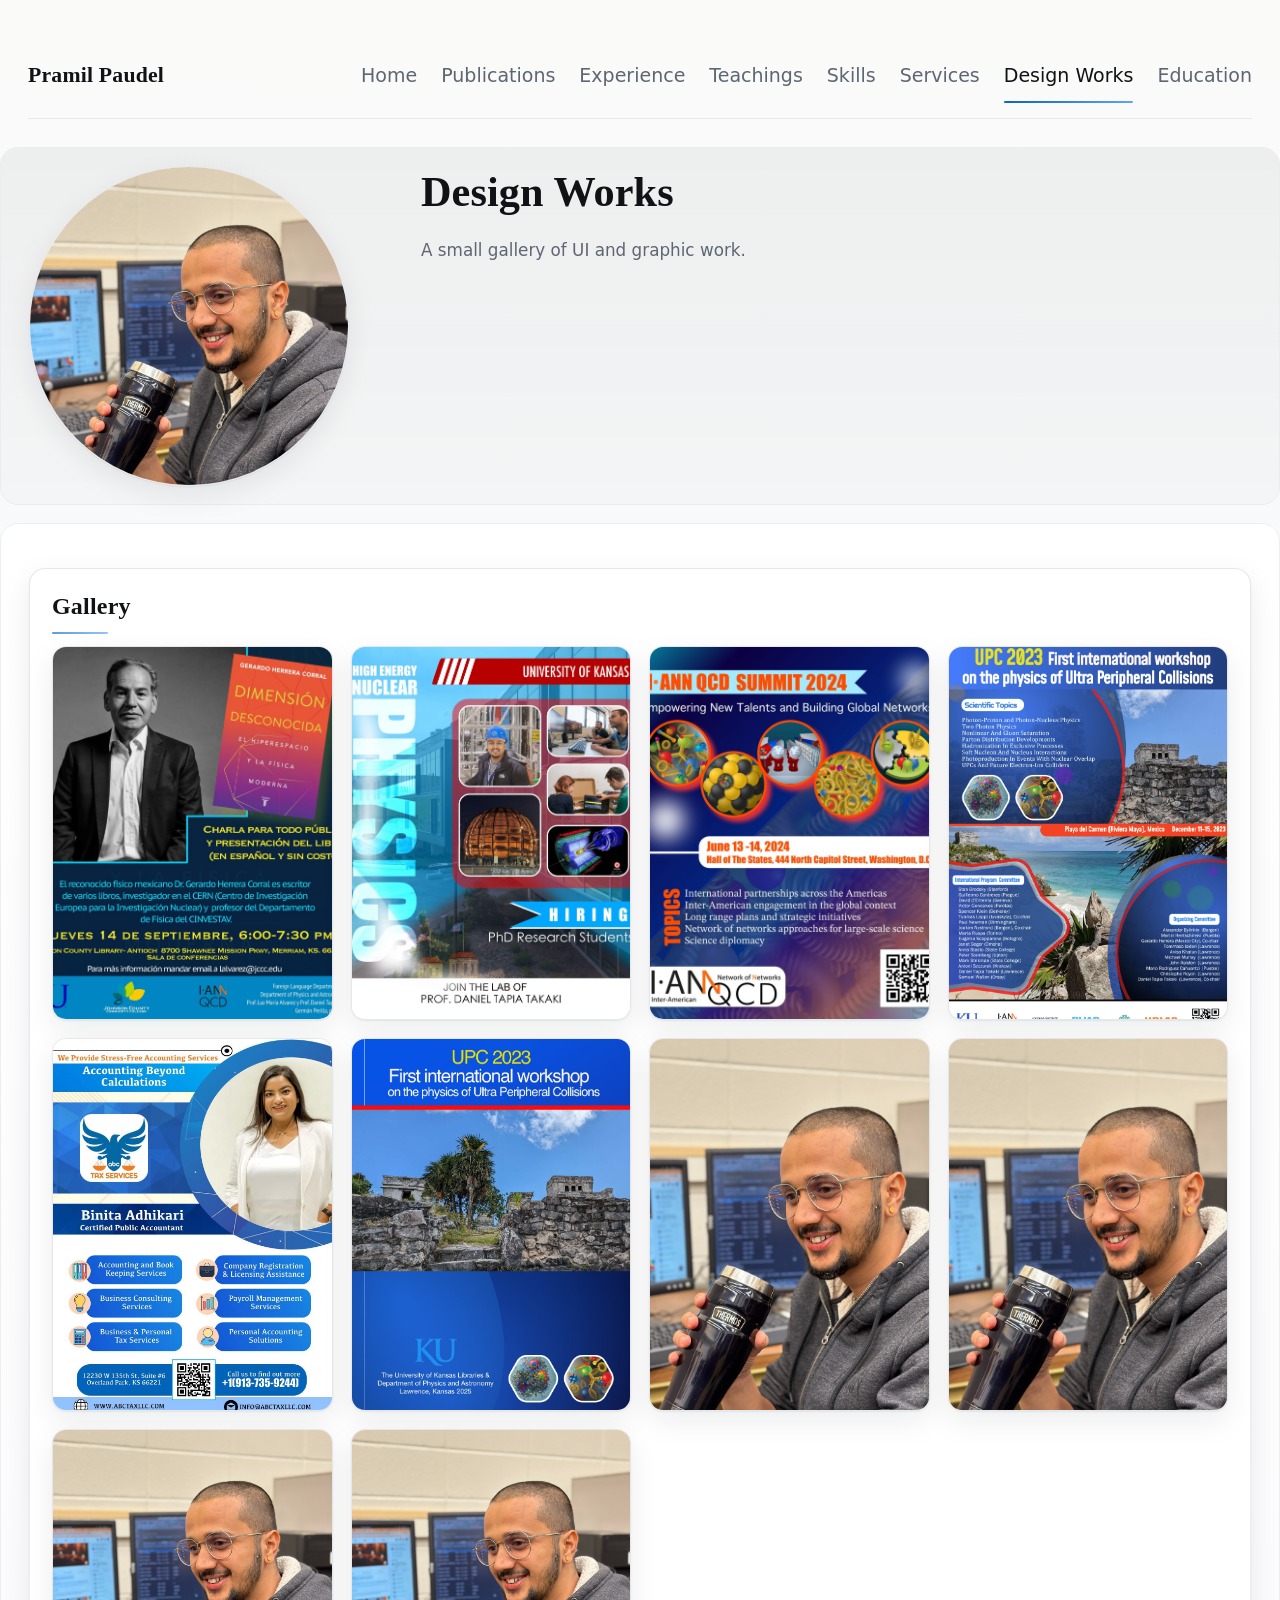
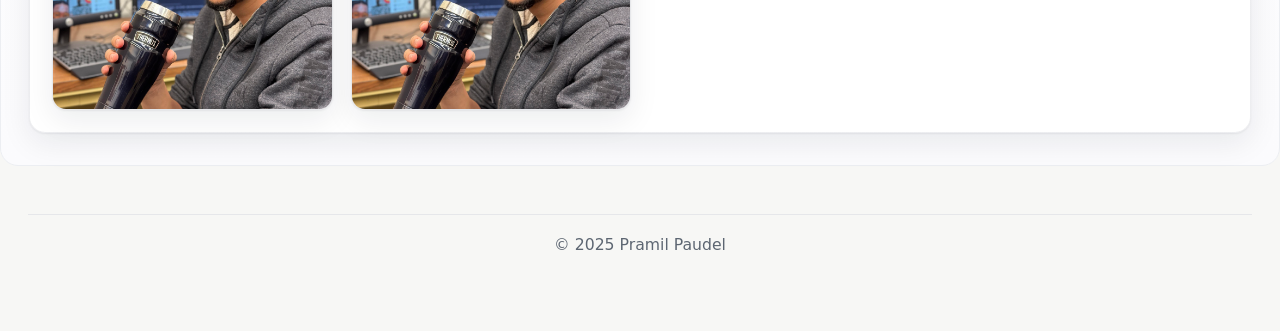
==== design.html @ 04411d69 "new update to the Github io" ====
<!doctype html>
<html lang="en">
<head>
  <meta charset="utf-8" />
  <meta name="viewport" content="width=device-width, initial-scale=1" />
  <title>Design Works — Pramil Paudel</title>
  <meta name="description" content="Design and visual work by Pramil Paudel." />
  <link rel="icon" href="favicon.ico" />
  <link href="https://fonts.googleapis.com/css2?family=Plus+Jakarta+Sans:wght@400;500;600&family=Fraunces:opsz,wght@9..144,600;9..144,700&display=swap" rel="stylesheet">
  <link rel="stylesheet" href="https://cdnjs.cloudflare.com/ajax/libs/font-awesome/6.5.0/css/all.min.css">
  <link rel="stylesheet" href="styles.css">

  <!-- Page-specific styles: gallery + lightbox -->
  <style>
    .gallery-grid{
      display:grid;
      grid-template-columns: repeat(auto-fill, minmax(240px, 1fr));
      gap:18px;
    }
    .tile{
      position:relative;
      border-radius:14px;
      overflow:hidden;
      border:1px solid var(--line);
      background:var(--surface);
      box-shadow: var(--shadow);
      transition: transform .2s ease, box-shadow .2s ease;
    }
    .tile:hover{
      transform: translateY(-2px);
      box-shadow: 0 14px 34px rgba(11,99,206,.14);
    }
    .shot{
      width:100%;
      height:100%;
      display:block;
      aspect-ratio: 1/1;              /* default square; overridden by variants below */
      object-fit:cover;
      object-position: 50% 20%;
      background:#f4f6f8;
    }
    .tile.wide .shot{ aspect-ratio: 16/9; }
    .tile.tall .shot{ aspect-ratio: 3/4; }

    .caption{
      position:absolute; left:10px; bottom:10px;
      background: rgba(16,18,22,.55);
      color:#fff; padding:6px 10px; border-radius:10px;
      font-size:.92rem; letter-spacing:.1px;
      backdrop-filter: blur(4px);
    }

    /* Lightbox */
    .lightbox[hidden]{ display:none !important; }
    .lightbox{
      position:fixed; inset:0; z-index:9999;
      background: rgba(0,0,0,.78);
      display:flex; align-items:center; justify-content:center;
      padding:24px;
    }
    .lb-inner{ position:relative; max-width:92vw; max-height:86vh }
    .lb-img{
      max-width:92vw; max-height:86vh; width:auto; height:auto;
      border-radius:14px; border:1px solid rgba(255,255,255,.25);
      box-shadow: 0 20px 60px rgba(0,0,0,.5);
      display:block;
    }
    .lb-caption{
      color:#fff; text-align:center; margin-top:10px; opacity:.9;
      font-size:.98rem;
    }
    .lb-btn{
      position:absolute; top:50%; transform:translateY(-50%);
      width:44px; height:44px; border-radius:999px; border:1px solid rgba(255,255,255,.35);
      background: rgba(0,0,0,.35); color:#fff;
      display:flex; align-items:center; justify-content:center;
      cursor:pointer;
      transition: background .15s ease, transform .15s ease;
    }
    .lb-btn:hover{ background: rgba(0,0,0,.55); transform: translateY(-50%) scale(1.04) }
    .lb-prev{ left:-56px }
    .lb-next{ right:-56px }
    .lb-close{
      position:absolute; top:-54px; right:0;
      width:40px; height:40px; border-radius:999px; border:1px solid rgba(255,255,255,.35);
      background: rgba(0,0,0,.35); color:#fff; cursor:pointer;
      display:flex; align-items:center; justify-content:center;
    }
    @media (max-width: 820px){
      .lb-prev{ left:8px }
      .lb-next{ right:8px }
      .lb-close{ top:-48px; right:8px }
    }
  </style>
</head>
<body>
  <div class="page-bg" aria-hidden="true"></div>
  <div class="wrap">
    <nav class="nav" aria-label="Primary">
      <div class="site-title">Pramil Paudel</div>
      <div class="tabs">
        <a class="tab" href="index.html">Home</a>
        <a class="tab" href="publications.html">Publications</a>
        <a class="tab" href="experience.html">Experience</a>
        <a class="tab" href="teachings.html">Teachings</a>
        <a class="tab" href="skills.html">Skills</a>
        <a class="tab" href="services.html">Services</a>
        <a class="tab" aria-current="page" href="design.html">Design Works</a>
        <a class="tab" href="education.html">Education</a>
        </div>
    </nav>

    <div class="hero">
      <header class="header">
        <figure class="portrait"><img src="images/profile.jpg" alt="Portrait of Pramil Paudel"></figure>
        <div>
          <h1>Design Works</h1>
          <p class="subtitle">A small gallery of UI and graphic work.</p>
        </div>
      </header>
    </div>

    <!-- Gallery -->
    <div class="band">
      <div class="inner">
        <section>
          <div class="card">
            <h2>Gallery</h2>

            <div class="gallery-grid" id="gallery">
              <!-- Use profile.jpg 10 times for now -->
              <a class="tile wide"   href="images/design_one.jpg" data-caption="Dashboard concept">
                <img class="shot" src="images/design_one.jpg" alt="Dashboard concept" loading="lazy">
              </a>

              <a class="tile tall"   href="images/design_two.jpg" data-caption="Poster / banner">
                <img class="shot" src="images/design_two.jpg" alt="Poster / banner" loading="lazy">
              </a>

              <a class="tile"        href="images/design_three.jpg" data-caption="Landing page mock">
                <img class="shot" src="images/design_three.jpg" alt="Landing page mock" loading="lazy">
              </a>

              <a class="tile wide"   href="images/design_four.png" data-caption="Mobile UI — cards">
                <img class="shot" src="images/design_four.png" alt="Mobile UI — cards" loading="lazy">
              </a>

              <a class="tile tall"   href="images/design_five.jpg" data-caption="Visual identity">
                <img class="shot" src="images/design_five.jpg" alt="Visual identity" loading="lazy">
              </a>

              <a class="tile"        href="images/design_six.jpg" data-caption="Infographic">
                <img class="shot" src="images/design_six.jpg" alt="Infographic" loading="lazy">
              </a>

              <a class="tile wide"   href="images/profile.jpg" data-caption="Hero header art">
                <img class="shot" src="images/profile.jpg" alt="Hero header art" loading="lazy">
              </a>

              <a class="tile tall"   href="images/profile.jpg" data-caption="Event poster">
                <img class="shot" src="images/profile.jpg" alt="Event poster" loading="lazy">
              </a>

              <a class="tile"        href="images/profile.jpg" data-caption="Data viz concept">
                <img class="shot" src="images/profile.jpg" alt="Data viz concept" loading="lazy">
              </a>

              <a class="tile wide"   href="images/profile.jpg" data-caption="Logo exploration">
                <img class="shot" src="images/profile.jpg" alt="Logo exploration" loading="lazy">
              </a>
            </div>

          </div>
        </section>
      </div>
    </div>

    <footer>© 2025 Pramil Paudel</footer>
  </div>

  <!-- Lightbox -->
  <div class="lightbox" id="lightbox" hidden aria-modal="true" role="dialog">
    <div class="lb-inner">
      <button class="lb-close" id="lbClose" aria-label="Close"><i class="fa-solid fa-xmark"></i></button>
      <button class="lb-btn lb-prev" id="lbPrev" aria-label="Previous"><i class="fa-solid fa-chevron-left"></i></button>
      <img class="lb-img" id="lbImg" alt="">
      <button class="lb-btn lb-next" id="lbNext" aria-label="Next"><i class="fa-solid fa-chevron-right"></i></button>
      <div class="lb-caption" id="lbCaption"></div>
    </div>
  </div>

  <!-- Tiny vanilla JS lightbox -->
  <script>
    (function(){
      const items = Array.from(document.querySelectorAll('#gallery .tile'));
      const lb   = document.getElementById('lightbox');
      const lbImg = document.getElementById('lbImg');
      const lbCaption = document.getElementById('lbCaption');
      const btnPrev = document.getElementById('lbPrev');
      const btnNext = document.getElementById('lbNext');
      const btnClose = document.getElementById('lbClose');
      let idx = 0;

      function open(i){
        idx = i;
        const a = items[idx];
        lbImg.src = a.getAttribute('href');
        lbImg.alt = a.querySelector('.shot')?.alt || '';
        lbCaption.textContent = a.dataset.caption || '';
        lb.hidden = false;
        document.body.style.overflow = 'hidden';
      }
      function close(){
        lb.hidden = true;
        document.body.style.overflow = '';
        lbImg.src = '';
      }
      function prev(){ open((idx - 1 + items.length) % items.length); }
      function next(){ open((idx + 1) % items.length); }

      items.forEach((a, i) => {
        a.addEventListener('click', (e) => { e.preventDefault(); open(i); });
      });
      btnPrev.addEventListener('click', prev);
      btnNext.addEventListener('click', next);
      btnClose.addEventListener('click', close);

      lb.addEventListener('click', (e) => {
        if (e.target === lb) close();  // click outside image closes
      });

      document.addEventListener('keydown', (e) => {
        if (lb.hidden) return;
        if (e.key === 'Escape') close();
        if (e.key === 'ArrowLeft') prev();
        if (e.key === 'ArrowRight') next();
      });
    })();
  </script>
</body>
</html>
---- styles.css ----
:root{
  /* palette */
  --bg:#f7f7f5;
  --surface:#ffffff;
  --ink:#101216;
  --muted:#5d6672;
  --line:#e6e7ea;
  --accent:#0b63ce;
  --accent-2:#5ca3ff;

  /* layout */
  --maxw:1320px;
  --radius:16px;
  --shadow: 0 1px 2px rgba(16,24,40,.06), 0 10px 30px rgba(16,24,40,.08);

  /* edge art controls */
  --edge-intensity: .55;        /* bump to .7 for stronger, .35 for subtler */
  --edge-blur: 0px;             /* can set to 6px for softer shapes */
}

html{scroll-behavior:smooth}
*{box-sizing:border-box}

body{
  margin:0;
  font: 500 19px/1.8 "Manrope", system-ui, -apple-system, Segoe UI, Roboto, Helvetica, Arial;
  color:var(--ink);
  background:var(--bg);
  text-rendering:optimizeLegibility;
  -webkit-font-smoothing:antialiased;
  font-synthesis-weight:none;
}

a{ color:var(--accent); text-decoration:none; text-underline-offset:3px }
a:hover{ text-decoration:underline; color:#0a54ad }

/* ===== Ambient background (paper base + edge-only graphics) ===== */
.page-bg{
  position:fixed; inset:0; z-index:-1;
  background: linear-gradient(#fafaf9, #f7f9fb);
}

/* Corner/edge shapes live outside the content column */
.page-bg::before{
  content:"";
  position:absolute; inset:-60px; pointer-events:none; z-index:0;
  filter: blur(var(--edge-blur));
  /* Bigger, richer corner blobs + arcs */
  background:
    radial-gradient(70vmax 48vmax at -14% -18%, rgba(92,163,255,.22), transparent 62%),
    radial-gradient(58vmax 44vmax at 118% 114%, rgba(11,99,206,.20), transparent 64%),
    conic-gradient(from 210deg at 112% -6%, rgba(11,99,206,.12), rgba(11,99,206,0) 38%),
    conic-gradient(from 350deg at -8% 108%, rgba(92,163,255,.10), rgba(92,163,255,0) 42%),
    radial-gradient(32rem 24rem at 105% 10%, rgba(11,99,206,.10), transparent 70%),
    radial-gradient(28rem 22rem at -6% 90%, rgba(92,163,255,.12), transparent 72%);
  opacity: var(--edge-intensity);
  will-change: transform;
  animation: floatEdges 28s ease-in-out infinite alternate;
}

/* fine paper grid on top */
.page-bg::after{
  content:"";
  position:absolute; inset:0; pointer-events:none; z-index:1;
  background: radial-gradient(1px 1px at 8px 8px, rgba(16,24,40,.06), transparent 1px);
  background-size: 32px 32px;
  opacity:.10;
}

/* carve a clean hole around the main column (when supported) */
@supports (mask: radial-gradient(circle, black, transparent)){
  .page-bg::before{
    mask:
      radial-gradient(
        circle at 50% 44%,
        transparent calc(var(--maxw)/2 + 220px),
        black calc(var(--maxw)/2 + 320px)
      );
  }
}

/* Parallax float */
@keyframes floatEdges{
  0%   { transform: translate3d(0, 0, 0) }
  100% { transform: translate3d(0, -24px, 0) }
}

/* dial back on smaller screens */
@media (max-width:1100px){
  :root{ --edge-intensity: .28 }
  .page-bg::before{ animation:none }
}

/* reduce motion accessibility */
@media (prefers-reduced-motion: reduce){
  .page-bg::before{ animation:none }
}

/* Wrapper */
.wrap{ max-width:var(--maxw); margin:0 auto; padding:48px 28px 72px }

/* NAV */
.nav{
  display:flex; align-items:center; justify-content:space-between;
  border-bottom:1px solid var(--line); padding-bottom:14px; margin-bottom:28px;
  backdrop-filter:saturate(1.05);
}
.site-title{
  font:700 clamp(20px,1.2rem + .2vw,26px)/1 "Newsreader", serif;
  letter-spacing:.2px; font-variation-settings:"opsz" 24;
}
.tabs{ display:flex; gap:24px; flex-wrap:wrap }
.tab{
  color:var(--muted); padding:10px 0; border-bottom:2px solid transparent; position:relative;
}
.tab:hover{ color:#0a54ad; text-decoration:none }
.tab[aria-current="page"]{ color:var(--ink); border-color:transparent }
.tab[aria-current="page"]::after{
  content:""; position:absolute; left:0; right:0; bottom:-1px; height:2px;
  background:linear-gradient(90deg,var(--accent),var(--accent-2));
  border-radius:2px;
}

/* HERO */
.hero{
  margin:0 -28px 18px;
  padding:18px 28px;
  background:linear-gradient(180deg, rgba(16,24,40,.05), rgba(16,24,40,.02));
  border-radius:18px;
  border:1px solid #eaecef;
}

/* HEADER */
.header{
  display:grid; grid-template-columns:320px 1fr; gap:72px; align-items:start;
}
@media (max-width:900px){ .header{ grid-template-columns:1fr; gap:28px } }

/* Portrait with glow ring */
.portrait{
  position:relative;
  max-width:320px; width:100%;
  aspect-ratio:1/1; border-radius:50%; overflow:hidden;
  border:1px solid var(--line);
  background:linear-gradient(#fff,#f6f7f9);
  box-shadow:var(--shadow);
  margin:auto;
}
.portrait::before{
  content:""; position:absolute; inset:-6px; border-radius:50%;
  background:linear-gradient(135deg,#0b63ce,#5ca3ff);
  z-index:-1; filter:blur(14px); opacity:.5;
}
.portrait img{ width:100%; height:100%; object-fit:cover; object-position:50% 18%; display:block }

/* Headings */
h1{
  font-family:"Newsreader", serif;
  font-variation-settings:"opsz" 32;
  font-weight:700;
  font-size:clamp(2.1rem,1.2rem + 1.8vw,3.1rem);
  line-height:1.22;
  margin:0 0 6px;
  letter-spacing:.1px;
  text-wrap:balance;
}
h2{
  font-family:"Newsreader", serif;
  font-variation-settings:"opsz" 24;
  font-weight:700;
  font-size:clamp(1.3rem,1.02rem + .6vw,1.6rem);
  line-height:1.3;
  margin:0 0 12px;
  letter-spacing:.2px;
  position:relative;
}
h2::after{
  content:""; display:block; width:56px; height:2px; border-radius:2px;
  margin:10px 0 4px;
  background:linear-gradient(90deg,var(--accent),var(--accent-2));
  opacity:.65;
}

.role{ color:var(--muted); font-weight:600; letter-spacing:.2px; margin:2px 0 14px; text-wrap:balance }
.subtitle{ color:var(--muted); margin-bottom:18px; font-size:1.05rem; max-width:65ch }

/* Social buttons */
.social{ display:flex; gap:12px; margin:0 0 18px }
.social a{
  width:42px; height:42px; display:inline-flex; align-items:center; justify-content:center;
  font-size:1.1rem; color:var(--ink);
  border:1px solid var(--line); border-radius:999px; background:var(--surface);
  transition:transform .15s ease, box-shadow .15s ease, background .15s ease, color .15s ease, border-color .15s ease;
}
.social a:hover{
  transform:translateY(-2px);
  box-shadow:0 6px 16px rgba(11,99,206,.18);
  color:#fff; background:var(--accent); border-color:var(--accent);
}

/* Chips / Buttons */
.chips{ display:flex; gap:12px; flex-wrap:wrap }
.chip{
  display:inline-flex; align-items:center; gap:8px;
  padding:10px 14px; border:1px solid var(--line); border-radius:999px; background:var(--surface);
}
.chip.primary{
  background:linear-gradient(180deg,var(--accent),#094f9f);
  color:#fff; border-color:transparent; box-shadow:0 8px 20px rgba(11,99,206,.24);
}
.chip.primary:hover{ filter:brightness(1.05) }

/* ===== Full-width section bands ===== */
.band{
  margin:18px -28px;
  padding:22px 28px;
  border-radius:18px;
  border:1px solid #eceef2;
  background:linear-gradient(180deg,#ffffff,#fbfbfd);
}
.band--light{ background:#fff }
.band--alt{
  background:
    linear-gradient(180deg,#ffffff,#fbfbfd),
    radial-gradient(600px 280px at 95% 0%, rgba(16,24,40,.05), transparent 60%);
  border:1px solid #eceef2;
}
.band > .inner{ max-width:var(--maxw); margin:0 auto }
.band + .band{ margin-top:20px }

/* Sections */
section{ padding:22px 0 10px }

/* Cards */
.card{
  position:relative; border-radius:var(--radius); padding:22px;
  background:
    linear-gradient(#fff,#fff) padding-box,
    linear-gradient(180deg, rgba(16,24,40,.10), rgba(16,24,40,.06)) border-box;
  border:1px solid transparent; box-shadow:var(--shadow);
}

/* Lists & meta */
.grid{ display:grid; gap:16px }
.item + .item{ border-top:1px dashed var(--line); padding-top:14px }
.title{ font-weight:700 }
.meta{ color:var(--muted); font-size:.98rem }
ul.clean{ margin:.35rem 0 0 1.25rem }

/* Pills (skills tags) */
.pills{ display:flex; flex-wrap:wrap; gap:10px; margin-top:.4rem }
.pill{
  padding:8px 12px; border-radius:999px;
  background:#fff; border:1px solid var(--line);
}

/* Footer */
footer{
  color:var(--muted); font-size:.98rem; margin-top:48px;
  border-top:1px solid var(--line); padding-top:16px; text-align:center;
}

/* ===== Optional: Gallery & Lightbox (Design page) ===== */
.gallery-grid{
  display:grid;
  grid-template-columns:repeat(auto-fill,minmax(240px,1fr));
  gap:18px;
}
.tile{
  position:relative; border-radius:14px; overflow:hidden;
  border:1px solid var(--line); background:var(--surface);
  box-shadow:var(--shadow);
  transition:transform .2s ease, box-shadow .2s ease;
}
.tile:hover{ transform:translateY(-2px); box-shadow:0 14px 34px rgba(16,24,40,.14) }
.shot{ width:100%; height:100%; display:block; aspect-ratio:1/1; object-fit:cover; object-position:50% 20%; background:#f4f6f8 }
.tile.wide .shot{ aspect-ratio:16/9 }
.tile.tall .shot{ aspect-ratio:3/4 }
.caption{
  position:absolute; left:10px; bottom:10px;
  background:rgba(16,18,22,.55); color:#fff; padding:6px 10px;
  border-radius:10px; font-size:.92rem; letter-spacing:.1px; backdrop-filter:blur(4px);
}

/* Lightbox */
.lightbox[hidden]{ display:none !important }
.lightbox{
  position:fixed; inset:0; z-index:9999;
  background:rgba(0,0,0,.78);
  display:flex; align-items:center; justify-content:center;
  padding:24px;
}
.lb-inner{ position:relative; max-width:92vw; max-height:86vh }
.lb-img{
  max-width:92vw; max-height:86vh; width:auto; height:auto;
  border-radius:14px; border:1px solid rgba(255,255,255,.25);
  box-shadow:0 20px 60px rgba(0,0,0,.5); display:block;
}
.lb-caption{ color:#fff; text-align:center; margin-top:10px; opacity:.9; font-size:.98rem }
.lb-btn{
  position:absolute; top:50%; transform:translateY(-50%);
  width:44px; height:44px; border-radius:999px; border:1px solid rgba(255,255,255,.35);
  background:rgba(0,0,0,.35); color:#fff; display:flex; align-items:center; justify-content:center; cursor:pointer;
  transition:background .15s ease, transform .15s ease;
}
.lb-btn:hover{ background:rgba(0,0,0,.55); transform:translateY(-50%) scale(1.04) }
.lb-prev{ left:-56px }
.lb-next{ right:-56px }
.lb-close{
  position:absolute; top:-54px; right:0;
  width:40px; height:40px; border-radius:999px; border:1px solid rgba(255,255,255,.35);
  background:rgba(0,0,0,.35); color:#fff; cursor:pointer;
  display:flex; align-items:center; justify-content:center;
}
@media (max-width:820px){
  .lb-prev{ left:8px }
  .lb-next{ right:8px }
  .lb-close{ top:-48px; ri
}
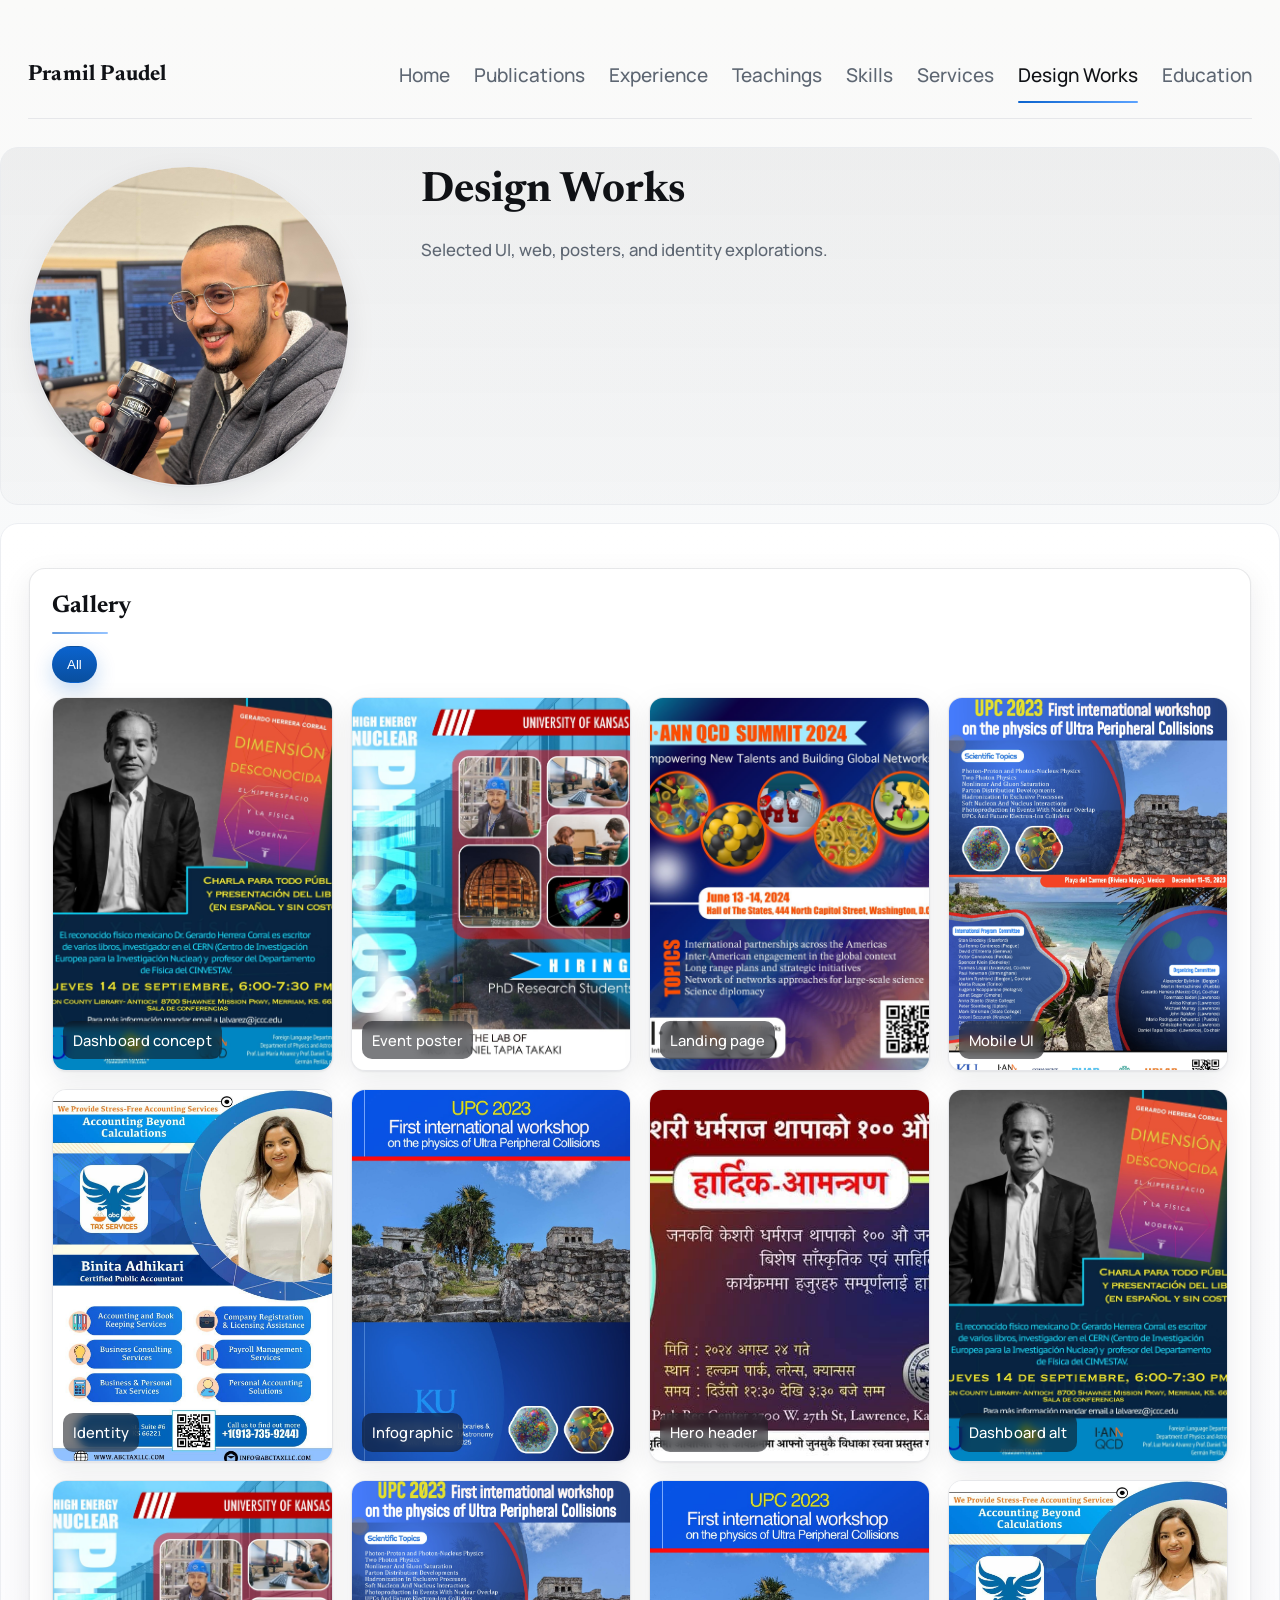
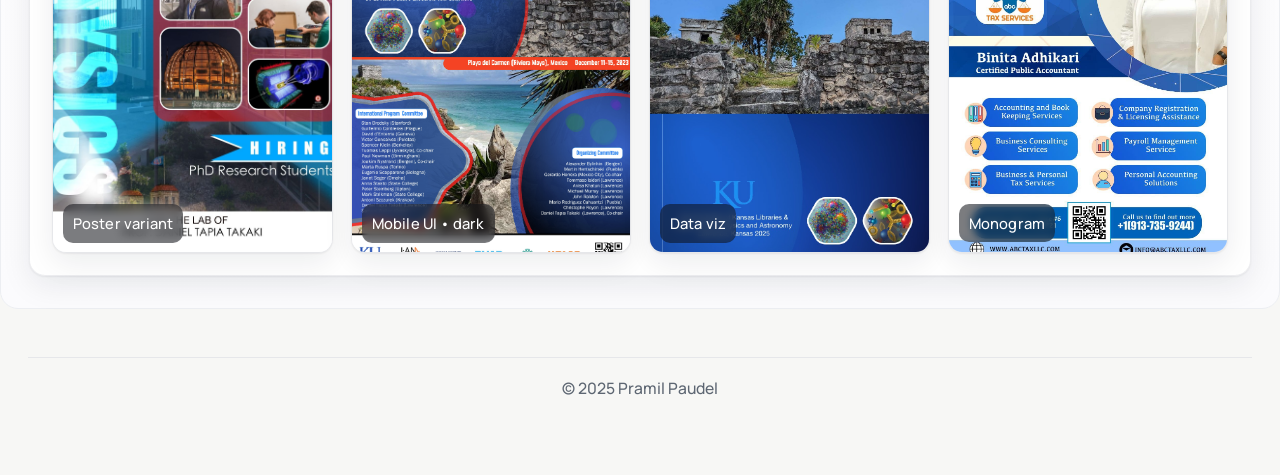
==== commit 476ee409: "new update to the Github io" ====
--- a/design.html
+++ b/design.html
@@ -6,91 +6,20 @@
   <title>Design Works — Pramil Paudel</title>
   <meta name="description" content="Design and visual work by Pramil Paudel." />
   <link rel="icon" href="favicon.ico" />
-  <link href="https://fonts.googleapis.com/css2?family=Plus+Jakarta+Sans:wght@400;500;600&family=Fraunces:opsz,wght@9..144,600;9..144,700&display=swap" rel="stylesheet">
+  <!-- Fonts to match styles.css -->
+  <link href="https://fonts.googleapis.com/css2?family=Manrope:wght@400;500;600;700&family=Newsreader:opsz,wght@6..72,600;6..72,700&display=swap" rel="stylesheet">
   <link rel="stylesheet" href="https://cdnjs.cloudflare.com/ajax/libs/font-awesome/6.5.0/css/all.min.css">
   <link rel="stylesheet" href="styles.css">
 
-  <!-- Page-specific styles: gallery + lightbox -->
+  <!-- Page-specific styles: filters & small tweaks only -->
   <style>
-    .gallery-grid{
-      display:grid;
-      grid-template-columns: repeat(auto-fill, minmax(240px, 1fr));
-      gap:18px;
+    .filters{ display:flex; flex-wrap:wrap; gap:10px; margin:6px 0 14px }
+    .filters .chip[aria-pressed="true"]{
+      background:linear-gradient(180deg,var(--accent),#094f9f);
+      color:#fff; border-color:transparent; box-shadow:0 8px 20px rgba(11,99,206,.24);
     }
-    .tile{
-      position:relative;
-      border-radius:14px;
-      overflow:hidden;
-      border:1px solid var(--line);
-      background:var(--surface);
-      box-shadow: var(--shadow);
-      transition: transform .2s ease, box-shadow .2s ease;
-    }
-    .tile:hover{
-      transform: translateY(-2px);
-      box-shadow: 0 14px 34px rgba(11,99,206,.14);
-    }
-    .shot{
-      width:100%;
-      height:100%;
-      display:block;
-      aspect-ratio: 1/1;              /* default square; overridden by variants below */
-      object-fit:cover;
-      object-position: 50% 20%;
-      background:#f4f6f8;
-    }
-    .tile.wide .shot{ aspect-ratio: 16/9; }
-    .tile.tall .shot{ aspect-ratio: 3/4; }
-
-    .caption{
-      position:absolute; left:10px; bottom:10px;
-      background: rgba(16,18,22,.55);
-      color:#fff; padding:6px 10px; border-radius:10px;
-      font-size:.92rem; letter-spacing:.1px;
-      backdrop-filter: blur(4px);
-    }
-
-    /* Lightbox */
-    .lightbox[hidden]{ display:none !important; }
-    .lightbox{
-      position:fixed; inset:0; z-index:9999;
-      background: rgba(0,0,0,.78);
-      display:flex; align-items:center; justify-content:center;
-      padding:24px;
-    }
-    .lb-inner{ position:relative; max-width:92vw; max-height:86vh }
-    .lb-img{
-      max-width:92vw; max-height:86vh; width:auto; height:auto;
-      border-radius:14px; border:1px solid rgba(255,255,255,.25);
-      box-shadow: 0 20px 60px rgba(0,0,0,.5);
-      display:block;
-    }
-    .lb-caption{
-      color:#fff; text-align:center; margin-top:10px; opacity:.9;
-      font-size:.98rem;
-    }
-    .lb-btn{
-      position:absolute; top:50%; transform:translateY(-50%);
-      width:44px; height:44px; border-radius:999px; border:1px solid rgba(255,255,255,.35);
-      background: rgba(0,0,0,.35); color:#fff;
-      display:flex; align-items:center; justify-content:center;
-      cursor:pointer;
-      transition: background .15s ease, transform .15s ease;
-    }
-    .lb-btn:hover{ background: rgba(0,0,0,.55); transform: translateY(-50%) scale(1.04) }
-    .lb-prev{ left:-56px }
-    .lb-next{ right:-56px }
-    .lb-close{
-      position:absolute; top:-54px; right:0;
-      width:40px; height:40px; border-radius:999px; border:1px solid rgba(255,255,255,.35);
-      background: rgba(0,0,0,.35); color:#fff; cursor:pointer;
-      display:flex; align-items:center; justify-content:center;
-    }
-    @media (max-width: 820px){
-      .lb-prev{ left:8px }
-      .lb-next{ right:8px }
-      .lb-close{ top:-48px; right:8px }
-    }
+    .tile{ outline:none }
+    .tile:focus-visible{ box-shadow:0 0 0 3px rgba(11,99,206,.25), 0 10px 26px rgba(16,24,40,.18) }
   </style>
 </head>
 <body>
@@ -107,7 +36,7 @@
         <a class="tab" href="services.html">Services</a>
         <a class="tab" aria-current="page" href="design.html">Design Works</a>
         <a class="tab" href="education.html">Education</a>
-        </div>
+      </div>
     </nav>
 
     <div class="hero">
@@ -115,7 +44,7 @@
         <figure class="portrait"><img src="images/profile.jpg" alt="Portrait of Pramil Paudel"></figure>
         <div>
           <h1>Design Works</h1>
-          <p class="subtitle">A small gallery of UI and graphic work.</p>
+          <p class="subtitle">Selected UI, web, posters, and identity explorations.</p>
         </div>
       </header>
     </div>
@@ -127,49 +56,62 @@
           <div class="card">
             <h2>Gallery</h2>
 
-            <div class="gallery-grid" id="gallery">
-              <!-- Use profile.jpg 10 times for now -->
-              <a class="tile wide"   href="images/design_one.jpg" data-caption="Dashboard concept">
-                <img class="shot" src="images/design_one.jpg" alt="Dashboard concept" loading="lazy">
-              </a>
-
-              <a class="tile tall"   href="images/design_two.jpg" data-caption="Poster / banner">
-                <img class="shot" src="images/design_two.jpg" alt="Poster / banner" loading="lazy">
-              </a>
-
-              <a class="tile"        href="images/design_three.jpg" data-caption="Landing page mock">
-                <img class="shot" src="images/design_three.jpg" alt="Landing page mock" loading="lazy">
-              </a>
-
-              <a class="tile wide"   href="images/design_four.png" data-caption="Mobile UI — cards">
-                <img class="shot" src="images/design_four.png" alt="Mobile UI — cards" loading="lazy">
-              </a>
-
-              <a class="tile tall"   href="images/design_five.jpg" data-caption="Visual identity">
-                <img class="shot" src="images/design_five.jpg" alt="Visual identity" loading="lazy">
-              </a>
-
-              <a class="tile"        href="images/design_six.jpg" data-caption="Infographic">
-                <img class="shot" src="images/design_six.jpg" alt="Infographic" loading="lazy">
-              </a>
-
-              <a class="tile wide"   href="images/profile.jpg" data-caption="Hero header art">
-                <img class="shot" src="images/profile.jpg" alt="Hero header art" loading="lazy">
-              </a>
-
-              <a class="tile tall"   href="images/profile.jpg" data-caption="Event poster">
-                <img class="shot" src="images/profile.jpg" alt="Event poster" loading="lazy">
-              </a>
-
-              <a class="tile"        href="images/profile.jpg" data-caption="Data viz concept">
-                <img class="shot" src="images/profile.jpg" alt="Data viz concept" loading="lazy">
-              </a>
-
-              <a class="tile wide"   href="images/profile.jpg" data-caption="Logo exploration">
-                <img class="shot" src="images/profile.jpg" alt="Logo exploration" loading="lazy">
-              </a>
+            <!-- Filter bar -->
+            <div class="filters" id="filters">
+              <button class="chip" data-filter="all" aria-pressed="true">All</button>
             </div>
 
+            <div class="gallery-grid" id="gallery" role="list">
+              <!-- Tag with data-tags="ui web poster identity" as needed. Reuse existing files to avoid 404s. -->
+              <a class="tile wide" href="images/design_one.jpg" data-caption="Dashboard concept" data-tags="ui web" role="listitem" tabindex="0">
+                <img class="shot" src="images/design_one.jpg" alt="Dashboard concept" loading="lazy"><span class="caption">Dashboard concept</span>
+              </a>
+
+              <a class="tile tall" href="images/design_two.jpg" data-caption="Event poster" data-tags="poster" role="listitem" tabindex="0">
+                <img class="shot" src="images/design_two.jpg" alt="Event poster" loading="lazy"><span class="caption">Event poster</span>
+              </a>
+
+              <a class="tile" href="images/design_three.jpg" data-caption="Landing page mock" data-tags="web ui" role="listitem" tabindex="0">
+                <img class="shot" src="images/design_three.jpg" alt="Landing page mock" loading="lazy"><span class="caption">Landing page</span>
+              </a>
+
+              <a class="tile wide" href="images/design_four.png" data-caption="Mobile UI — cards" data-tags="ui" role="listitem" tabindex="0">
+                <img class="shot" src="images/design_four.png" alt="Mobile UI cards" loading="lazy"><span class="caption">Mobile UI</span>
+              </a>
+
+              <a class="tile tall" href="images/design_five.jpg" data-caption="Logo / identity exploration" data-tags="identity" role="listitem" tabindex="0">
+                <img class="shot" src="images/design_five.jpg" alt="Logo identity exploration" loading="lazy"><span class="caption">Identity</span>
+              </a>
+
+              <a class="tile" href="images/design_six.jpg" data-caption="Infographic concept" data-tags="poster web" role="listitem" tabindex="0">
+                <img class="shot" src="images/design_six.jpg" alt="Infographic concept" loading="lazy"><span class="caption">Infographic</span>
+              </a>
+
+              <a class="tile wide" href="images/design_seven.jpg" data-caption="Hero header artwork" data-tags="web" role="listitem" tabindex="0">
+                <img class="shot" src="images/design_seven.jpg" alt="Hero header artwork" loading="lazy"><span class="caption">Hero header</span>
+              </a>
+
+              <!-- tasteful duplicates to enrich the layout -->
+              <a class="tile" href="images/design_one.jpg" data-caption="Dashboard — alt colorway" data-tags="ui web" role="listitem" tabindex="0">
+                <img class="shot" src="images/design_one.jpg" alt="Dashboard alt colorway" loading="lazy"><span class="caption">Dashboard alt</span>
+              </a>
+
+              <a class="tile tall" href="images/design_two.jpg" data-caption="Poster series — variant" data-tags="poster" role="listitem" tabindex="0">
+                <img class="shot" src="images/design_two.jpg" alt="Poster variant" loading="lazy"><span class="caption">Poster variant</span>
+              </a>
+
+              <a class="tile wide" href="images/design_four.png" data-caption="Mobile UI — dark mode" data-tags="ui" role="listitem" tabindex="0">
+                <img class="shot" src="images/design_four.png" alt="Mobile UI dark mode" loading="lazy"><span class="caption">Mobile UI • dark</span>
+              </a>
+
+              <a class="tile" href="images/design_six.jpg" data-caption="Data viz layout" data-tags="web" role="listitem" tabindex="0">
+                <img class="shot" src="images/design_six.jpg" alt="Data visualization layout" loading="lazy"><span class="caption">Data viz</span>
+              </a>
+
+              <a class="tile tall" href="images/design_five.jpg" data-caption="Monogram study" data-tags="identity" role="listitem" tabindex="0">
+                <img class="shot" src="images/design_five.jpg" alt="Monogram study" loading="lazy"><span class="caption">Monogram</span>
+              </a>
+            </div>
           </div>
         </section>
       </div>
@@ -189,52 +131,78 @@
     </div>
   </div>
 
-  <!-- Tiny vanilla JS lightbox -->
+  <!-- Filters + Lightbox JS -->
   <script>
     (function(){
-      const items = Array.from(document.querySelectorAll('#gallery .tile'));
-      const lb   = document.getElementById('lightbox');
-      const lbImg = document.getElementById('lbImg');
+      const gallery = document.getElementById('gallery');
+      const items   = Array.from(gallery.querySelectorAll('.tile'));
+      const filters = document.getElementById('filters');
+      const lb      = document.getElementById('lightbox');
+      const lbImg   = document.getElementById('lbImg');
       const lbCaption = document.getElementById('lbCaption');
       const btnPrev = document.getElementById('lbPrev');
       const btnNext = document.getElementById('lbNext');
-      const btnClose = document.getElementById('lbClose');
+      const btnClose= document.getElementById('lbClose');
+      let visible   = items.slice();
       let idx = 0;
 
+      // --- Filtering ---
+      function setFilter(tag){
+        visible = [];
+        items.forEach(el => {
+          const tags = (el.dataset.tags || '').split(/\s+/);
+          const show = (tag === 'all') || tags.includes(tag);
+          el.style.display = show ? '' : 'none';
+          if (show) visible.push(el);
+        });
+      }
+      filters.addEventListener('click', (e) => {
+        const btn = e.target.closest('[data-filter]');
+        if (!btn) return;
+        filters.querySelectorAll('.chip').forEach(b => b.setAttribute('aria-pressed','false'));
+        btn.setAttribute('aria-pressed','true');
+        setFilter(btn.dataset.filter);
+      });
+
+      // --- Lightbox ---
       function open(i){
-        idx = i;
-        const a = items[idx];
+        if (!visible.length) return;
+        idx = (i + visible.length) % visible.length;
+        const a = visible[idx];
         lbImg.src = a.getAttribute('href');
         lbImg.alt = a.querySelector('.shot')?.alt || '';
-        lbCaption.textContent = a.dataset.caption || '';
+        const n = idx + 1, total = visible.length;
+        const cap = a.dataset.caption || '';
+        lbCaption.textContent = `${cap}  —  ${n}/${total}`;
         lb.hidden = false;
         document.body.style.overflow = 'hidden';
+        // preload neighbors
+        const preL = new Image(); preL.src = visible[(idx-1+total)%total].getAttribute('href');
+        const preR = new Image(); preR.src = visible[(idx+1)%total].getAttribute('href');
       }
-      function close(){
-        lb.hidden = true;
-        document.body.style.overflow = '';
-        lbImg.src = '';
-      }
-      function prev(){ open((idx - 1 + items.length) % items.length); }
-      function next(){ open((idx + 1) % items.length); }
+      function close(){ lb.hidden = true; document.body.style.overflow = ''; lbImg.src = '' }
+      function prev(){ open(idx-1) }
+      function next(){ open(idx+1) }
 
       items.forEach((a, i) => {
-        a.addEventListener('click', (e) => { e.preventDefault(); open(i); });
+        a.addEventListener('click', e => { e.preventDefault(); open(i) });
+        a.addEventListener('keydown', e => {
+          if (e.key === 'Enter' || e.key === ' ') { e.preventDefault(); open(i) }
+        });
       });
       btnPrev.addEventListener('click', prev);
       btnNext.addEventListener('click', next);
       btnClose.addEventListener('click', close);
-
-      lb.addEventListener('click', (e) => {
-        if (e.target === lb) close();  // click outside image closes
-      });
-
-      document.addEventListener('keydown', (e) => {
+      lb.addEventListener('click', e => { if (e.target === lb) close() });
+      document.addEventListener('keydown', e => {
         if (lb.hidden) return;
         if (e.key === 'Escape') close();
         if (e.key === 'ArrowLeft') prev();
         if (e.key === 'ArrowRight') next();
       });
+
+      // default filter
+      setFilter('all');
     })();
   </script>
 </body>
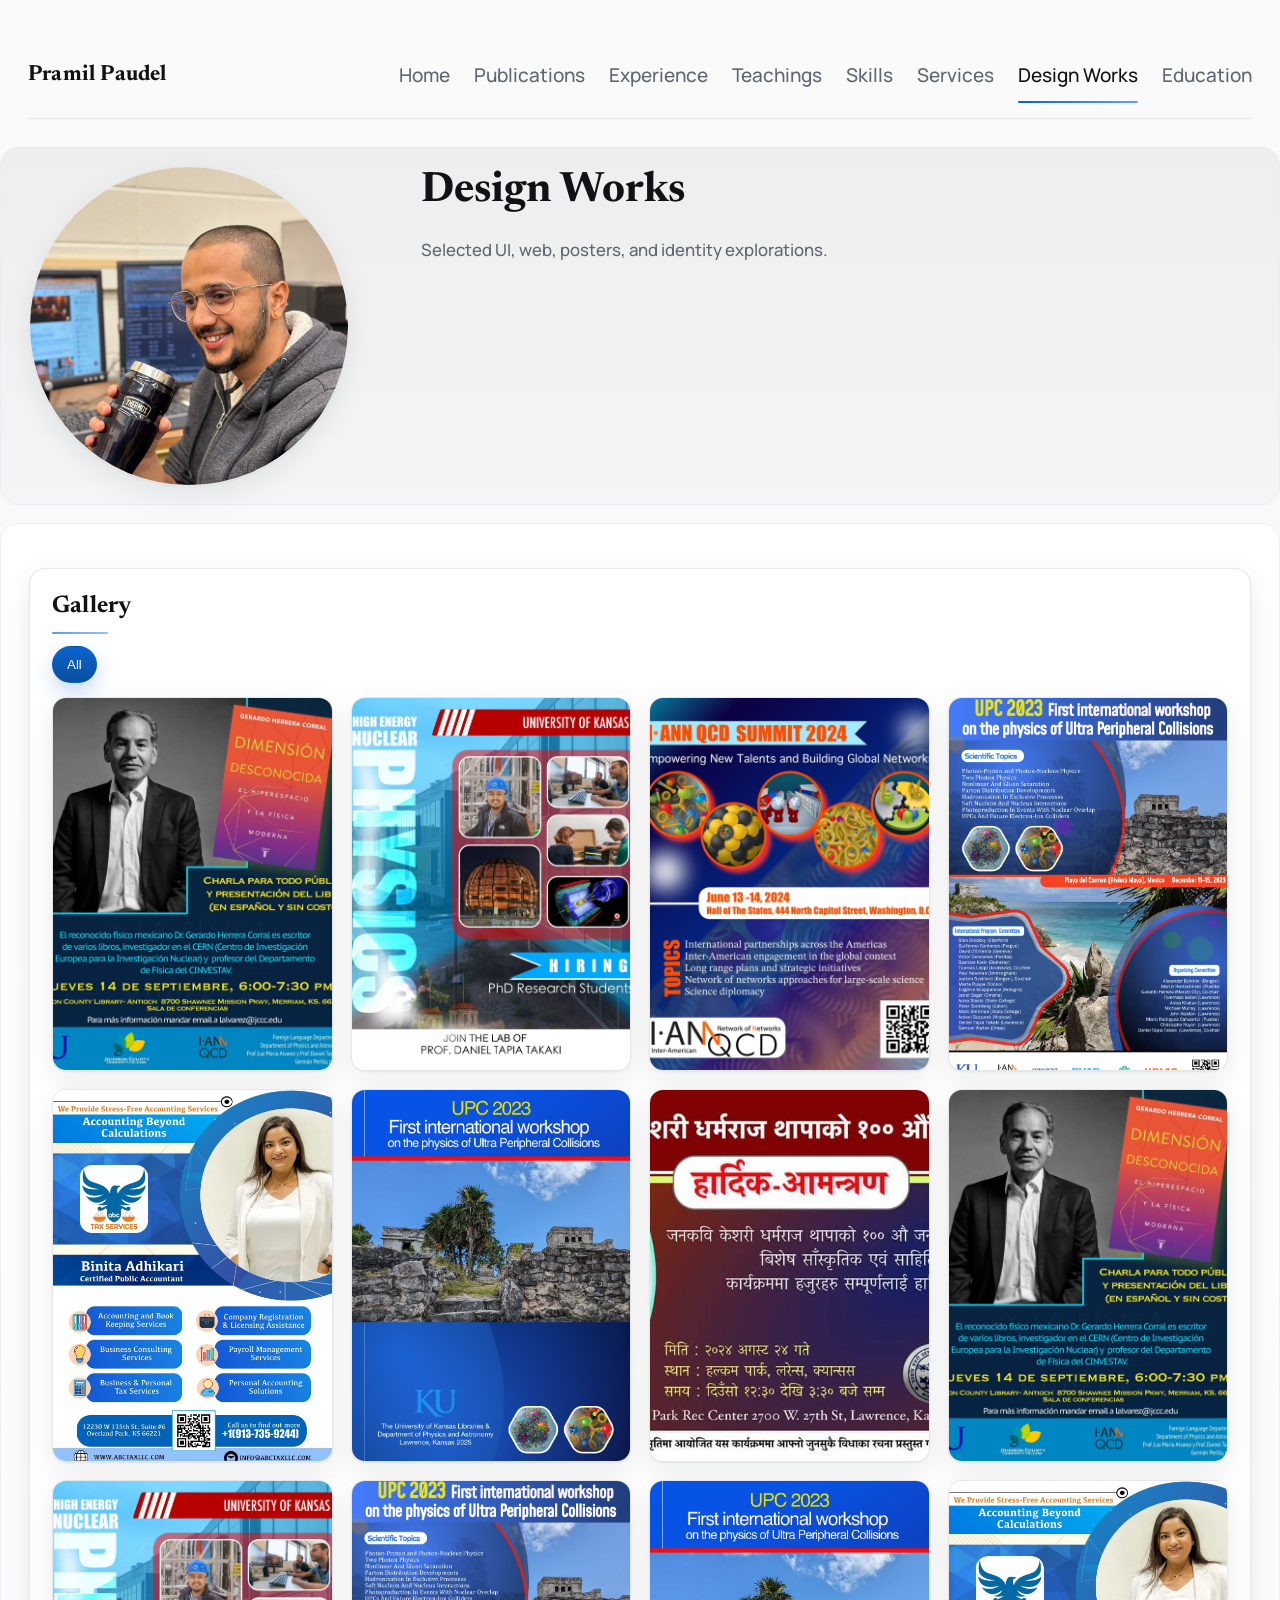
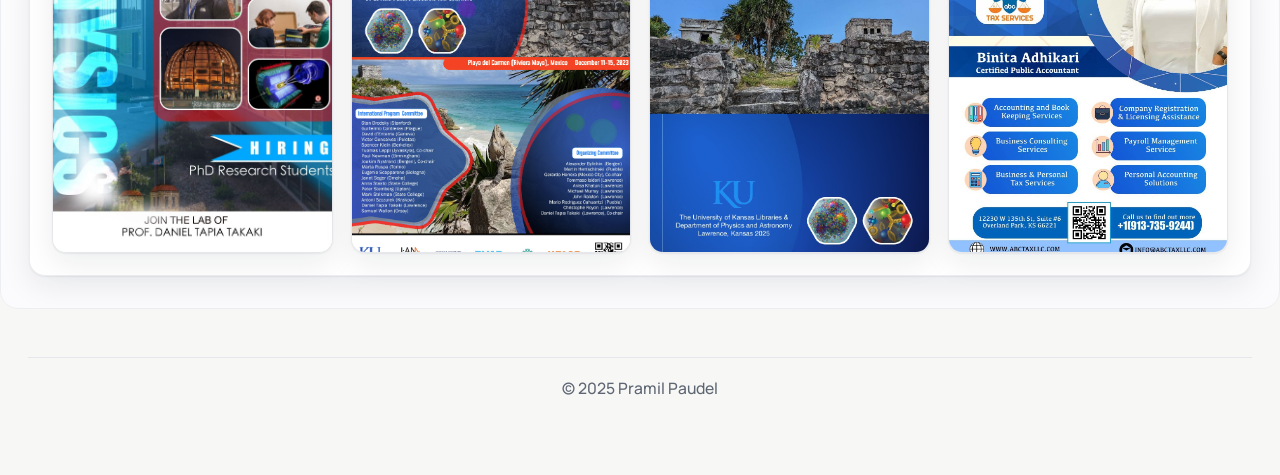
==== commit 79ead8c3: "new update to the Github io" ====
--- a/design.html
+++ b/design.html
@@ -64,52 +64,52 @@
             <div class="gallery-grid" id="gallery" role="list">
               <!-- Tag with data-tags="ui web poster identity" as needed. Reuse existing files to avoid 404s. -->
               <a class="tile wide" href="images/design_one.jpg" data-caption="Dashboard concept" data-tags="ui web" role="listitem" tabindex="0">
-                <img class="shot" src="images/design_one.jpg" alt="Dashboard concept" loading="lazy"><span class="caption">Dashboard concept</span>
+                <img class="shot" src="images/design_one.jpg" alt="Dashboard concept" loading="lazy">
               </a>
 
               <a class="tile tall" href="images/design_two.jpg" data-caption="Event poster" data-tags="poster" role="listitem" tabindex="0">
-                <img class="shot" src="images/design_two.jpg" alt="Event poster" loading="lazy"><span class="caption">Event poster</span>
+                <img class="shot" src="images/design_two.jpg" alt="Event poster" loading="lazy">
               </a>
 
               <a class="tile" href="images/design_three.jpg" data-caption="Landing page mock" data-tags="web ui" role="listitem" tabindex="0">
-                <img class="shot" src="images/design_three.jpg" alt="Landing page mock" loading="lazy"><span class="caption">Landing page</span>
+                <img class="shot" src="images/design_three.jpg" alt="Landing page mock" loading="lazy">
               </a>
 
               <a class="tile wide" href="images/design_four.png" data-caption="Mobile UI — cards" data-tags="ui" role="listitem" tabindex="0">
-                <img class="shot" src="images/design_four.png" alt="Mobile UI cards" loading="lazy"><span class="caption">Mobile UI</span>
+                <img class="shot" src="images/design_four.png" alt="Mobile UI cards" loading="lazy">
               </a>
 
               <a class="tile tall" href="images/design_five.jpg" data-caption="Logo / identity exploration" data-tags="identity" role="listitem" tabindex="0">
-                <img class="shot" src="images/design_five.jpg" alt="Logo identity exploration" loading="lazy"><span class="caption">Identity</span>
+                <img class="shot" src="images/design_five.jpg" alt="Logo identity exploration" loading="lazy">
               </a>
 
               <a class="tile" href="images/design_six.jpg" data-caption="Infographic concept" data-tags="poster web" role="listitem" tabindex="0">
-                <img class="shot" src="images/design_six.jpg" alt="Infographic concept" loading="lazy"><span class="caption">Infographic</span>
+                <img class="shot" src="images/design_six.jpg" alt="Infographic concept" loading="lazy">
               </a>
 
               <a class="tile wide" href="images/design_seven.jpg" data-caption="Hero header artwork" data-tags="web" role="listitem" tabindex="0">
-                <img class="shot" src="images/design_seven.jpg" alt="Hero header artwork" loading="lazy"><span class="caption">Hero header</span>
+                <img class="shot" src="images/design_seven.jpg" alt="Hero header artwork" loading="lazy">
               </a>
 
               <!-- tasteful duplicates to enrich the layout -->
               <a class="tile" href="images/design_one.jpg" data-caption="Dashboard — alt colorway" data-tags="ui web" role="listitem" tabindex="0">
-                <img class="shot" src="images/design_one.jpg" alt="Dashboard alt colorway" loading="lazy"><span class="caption">Dashboard alt</span>
+                <img class="shot" src="images/design_one.jpg" alt="Dashboard alt colorway" loading="lazy">
               </a>
 
               <a class="tile tall" href="images/design_two.jpg" data-caption="Poster series — variant" data-tags="poster" role="listitem" tabindex="0">
-                <img class="shot" src="images/design_two.jpg" alt="Poster variant" loading="lazy"><span class="caption">Poster variant</span>
+                <img class="shot" src="images/design_two.jpg" alt="Poster variant" loading="lazy">
               </a>
 
               <a class="tile wide" href="images/design_four.png" data-caption="Mobile UI — dark mode" data-tags="ui" role="listitem" tabindex="0">
-                <img class="shot" src="images/design_four.png" alt="Mobile UI dark mode" loading="lazy"><span class="caption">Mobile UI • dark</span>
+                <img class="shot" src="images/design_four.png" alt="Mobile UI dark mode" loading="lazy">
               </a>
 
               <a class="tile" href="images/design_six.jpg" data-caption="Data viz layout" data-tags="web" role="listitem" tabindex="0">
-                <img class="shot" src="images/design_six.jpg" alt="Data visualization layout" loading="lazy"><span class="caption">Data viz</span>
+                <img class="shot" src="images/design_six.jpg" alt="Data visualization layout" loading="lazy">
               </a>
 
               <a class="tile tall" href="images/design_five.jpg" data-caption="Monogram study" data-tags="identity" role="listitem" tabindex="0">
-                <img class="shot" src="images/design_five.jpg" alt="Monogram study" loading="lazy"><span class="caption">Monogram</span>
+                <img class="shot" src="images/design_five.jpg" alt="Monogram study" loading="lazy">
               </a>
             </div>
           </div>
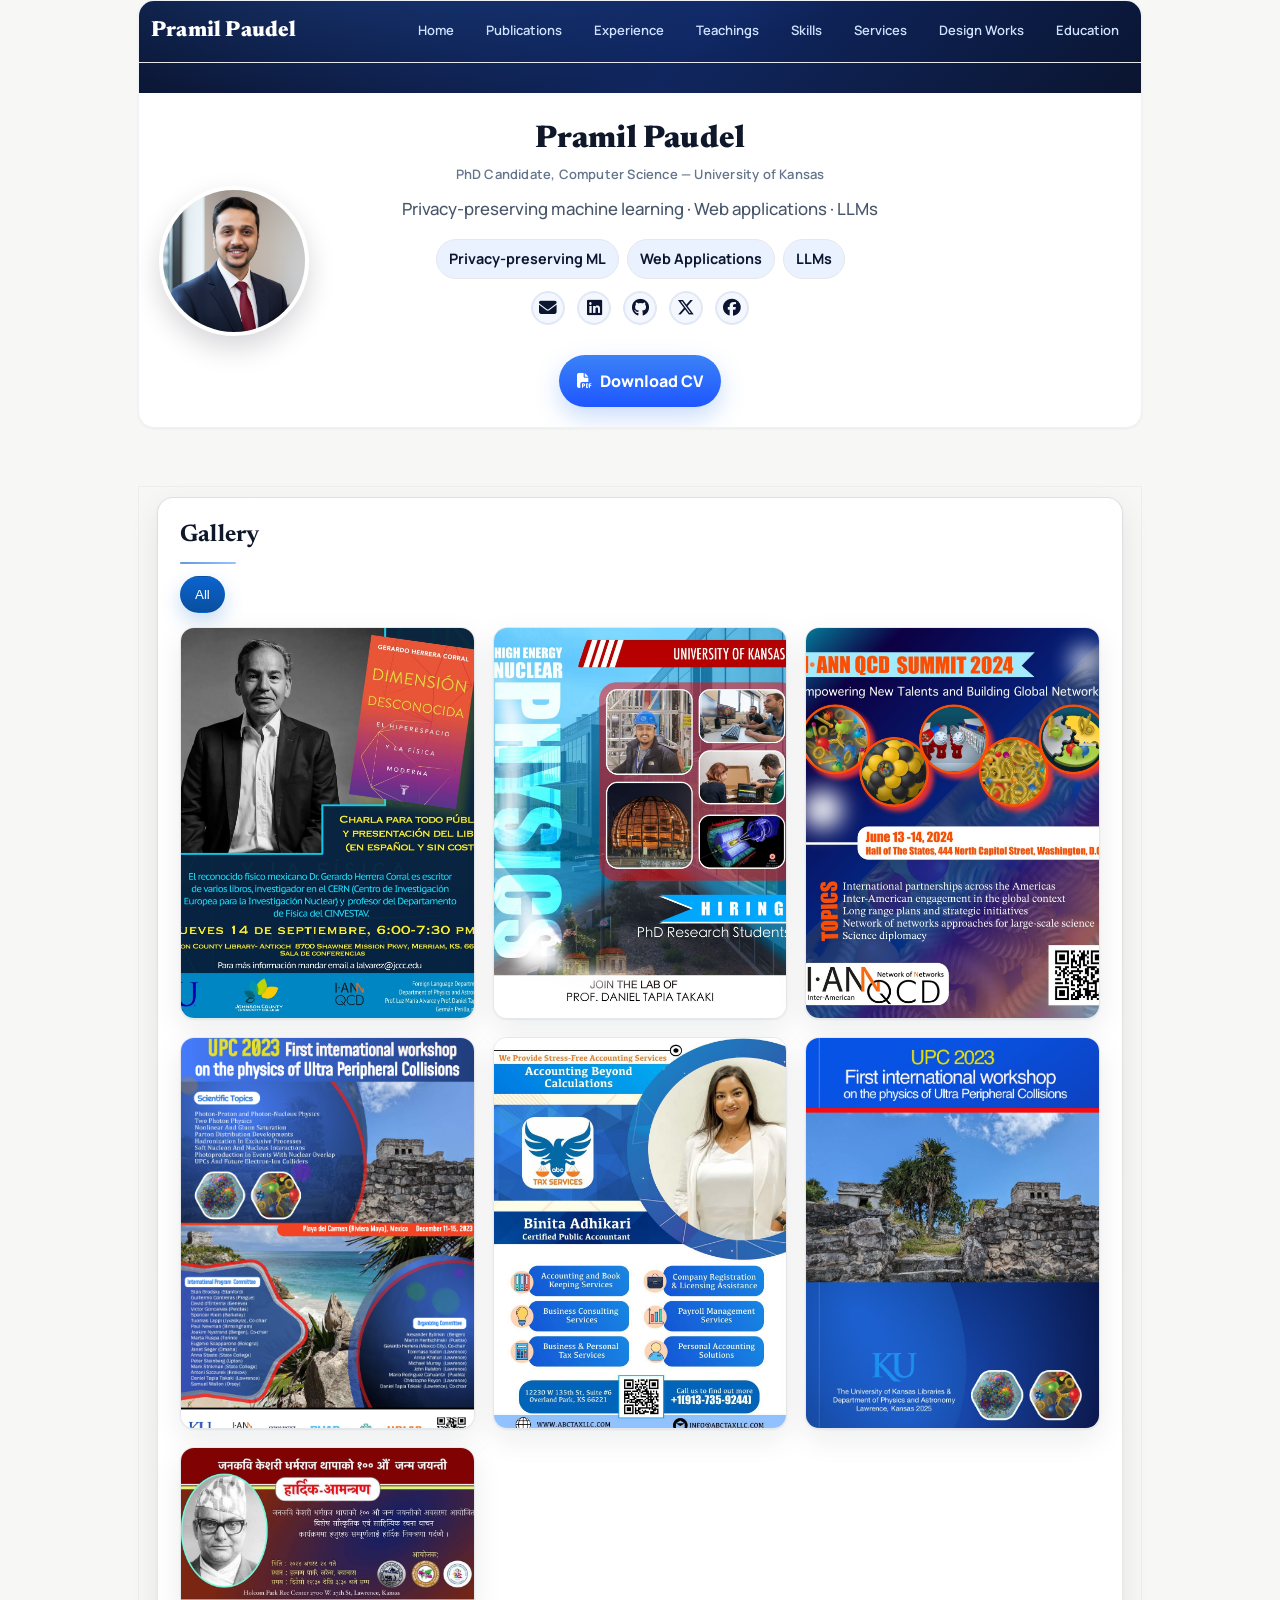
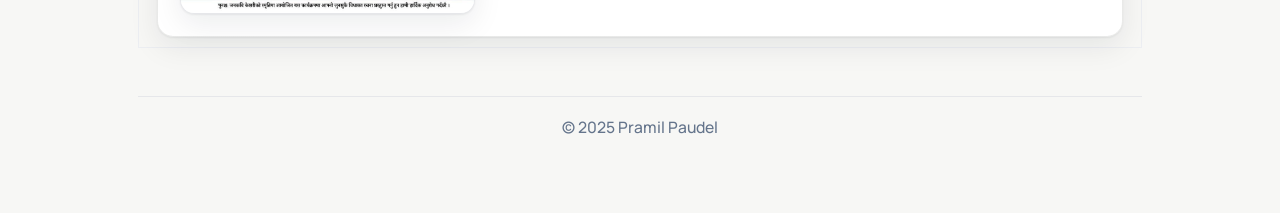
==== commit 2e6d12a6: "new update" ====
--- a/design.html
+++ b/design.html
@@ -6,50 +6,46 @@
   <title>Design Works — Pramil Paudel</title>
   <meta name="description" content="Design and visual work by Pramil Paudel." />
   <link rel="icon" href="favicon.ico" />
-  <!-- Fonts to match styles.css -->
+
+  <!-- Fonts & Icons -->
   <link href="https://fonts.googleapis.com/css2?family=Manrope:wght@400;500;600;700&family=Newsreader:opsz,wght@6..72,600;6..72,700&display=swap" rel="stylesheet">
   <link rel="stylesheet" href="https://cdnjs.cloudflare.com/ajax/libs/font-awesome/6.5.0/css/all.min.css">
+
+  <!-- Styles -->
   <link rel="stylesheet" href="styles.css">
+  <link rel="stylesheet" href="header.css">
 
-  <!-- Page-specific styles: filters & small tweaks only -->
+  <!-- Page-specific tweaks -->
   <style>
-    .filters{ display:flex; flex-wrap:wrap; gap:10px; margin:6px 0 14px }
-    .filters .chip[aria-pressed="true"]{
-      background:linear-gradient(180deg,var(--accent),#094f9f);
-      color:#fff; border-color:transparent; box-shadow:0 8px 20px rgba(11,99,206,.24);
+    .filters {
+      display: flex;
+      flex-wrap: wrap;
+      gap: 10px;
+      margin: 6px 0 14px;
     }
-    .tile{ outline:none }
-    .tile:focus-visible{ box-shadow:0 0 0 3px rgba(11,99,206,.25), 0 10px 26px rgba(16,24,40,.18) }
+    .filters .chip[aria-pressed="true"] {
+      background: linear-gradient(180deg, var(--accent), #094f9f);
+      color: #fff;
+      border-color: transparent;
+      box-shadow: 0 8px 20px rgba(11, 99, 206, .24);
+    }
+    .tile { outline: none; }
+    .tile:focus-visible {
+      box-shadow: 0 0 0 3px rgba(11,99,206,.25), 0 10px 26px rgba(16,24,40,.18);
+    }
   </style>
 </head>
+
 <body>
+  <!-- Ambient background -->
   <div class="page-bg" aria-hidden="true"></div>
+
+  <!-- Shared Header -->
+  <div id="header"></div>
+
+  <!-- Main Content -->
   <div class="wrap">
-    <nav class="nav" aria-label="Primary">
-      <div class="site-title">Pramil Paudel</div>
-      <div class="tabs">
-        <a class="tab" href="index.html">Home</a>
-        <a class="tab" href="publications.html">Publications</a>
-        <a class="tab" href="experience.html">Experience</a>
-        <a class="tab" href="teachings.html">Teachings</a>
-        <a class="tab" href="skills.html">Skills</a>
-        <a class="tab" href="services.html">Services</a>
-        <a class="tab" aria-current="page" href="design.html">Design Works</a>
-        <a class="tab" href="education.html">Education</a>
-      </div>
-    </nav>
 
-    <div class="hero">
-      <header class="header">
-        <figure class="portrait"><img src="images/profile.jpg" alt="Portrait of Pramil Paudel"></figure>
-        <div>
-          <h1>Design Works</h1>
-          <p class="subtitle">Selected UI, web, posters, and identity explorations.</p>
-        </div>
-      </header>
-    </div>
-
-    <!-- Gallery -->
     <div class="band">
       <div class="inner">
         <section>
@@ -61,8 +57,8 @@
               <button class="chip" data-filter="all" aria-pressed="true">All</button>
             </div>
 
+            <!-- Gallery grid -->
             <div class="gallery-grid" id="gallery" role="list">
-              <!-- Tag with data-tags="ui web poster identity" as needed. Reuse existing files to avoid 404s. -->
               <a class="tile wide" href="images/design_one.jpg" data-caption="Dashboard concept" data-tags="ui web" role="listitem" tabindex="0">
                 <img class="shot" src="images/design_one.jpg" alt="Dashboard concept" loading="lazy">
               </a>
@@ -90,27 +86,6 @@
               <a class="tile wide" href="images/design_seven.jpg" data-caption="Hero header artwork" data-tags="web" role="listitem" tabindex="0">
                 <img class="shot" src="images/design_seven.jpg" alt="Hero header artwork" loading="lazy">
               </a>
-
-              <!-- tasteful duplicates to enrich the layout -->
-              <a class="tile" href="images/design_one.jpg" data-caption="Dashboard — alt colorway" data-tags="ui web" role="listitem" tabindex="0">
-                <img class="shot" src="images/design_one.jpg" alt="Dashboard alt colorway" loading="lazy">
-              </a>
-
-              <a class="tile tall" href="images/design_two.jpg" data-caption="Poster series — variant" data-tags="poster" role="listitem" tabindex="0">
-                <img class="shot" src="images/design_two.jpg" alt="Poster variant" loading="lazy">
-              </a>
-
-              <a class="tile wide" href="images/design_four.png" data-caption="Mobile UI — dark mode" data-tags="ui" role="listitem" tabindex="0">
-                <img class="shot" src="images/design_four.png" alt="Mobile UI dark mode" loading="lazy">
-              </a>
-
-              <a class="tile" href="images/design_six.jpg" data-caption="Data viz layout" data-tags="web" role="listitem" tabindex="0">
-                <img class="shot" src="images/design_six.jpg" alt="Data visualization layout" loading="lazy">
-              </a>
-
-              <a class="tile tall" href="images/design_five.jpg" data-caption="Monogram study" data-tags="identity" role="listitem" tabindex="0">
-                <img class="shot" src="images/design_five.jpg" alt="Monogram study" loading="lazy">
-              </a>
             </div>
           </div>
         </section>
@@ -131,22 +106,22 @@
     </div>
   </div>
 
-  <!-- Filters + Lightbox JS -->
+  <!-- Filters + Lightbox Script -->
   <script>
     (function(){
       const gallery = document.getElementById('gallery');
-      const items   = Array.from(gallery.querySelectorAll('.tile'));
+      const items = Array.from(gallery.querySelectorAll('.tile'));
       const filters = document.getElementById('filters');
-      const lb      = document.getElementById('lightbox');
-      const lbImg   = document.getElementById('lbImg');
+      const lb = document.getElementById('lightbox');
+      const lbImg = document.getElementById('lbImg');
       const lbCaption = document.getElementById('lbCaption');
       const btnPrev = document.getElementById('lbPrev');
       const btnNext = document.getElementById('lbNext');
-      const btnClose= document.getElementById('lbClose');
-      let visible   = items.slice();
+      const btnClose = document.getElementById('lbClose');
+      let visible = items.slice();
       let idx = 0;
 
-      // --- Filtering ---
+      // Filtering
       function setFilter(tag){
         visible = [];
         items.forEach(el => {
@@ -164,36 +139,31 @@
         setFilter(btn.dataset.filter);
       });
 
-      // --- Lightbox ---
+      // Lightbox
       function open(i){
         if (!visible.length) return;
         idx = (i + visible.length) % visible.length;
         const a = visible[idx];
         lbImg.src = a.getAttribute('href');
         lbImg.alt = a.querySelector('.shot')?.alt || '';
-        const n = idx + 1, total = visible.length;
-        const cap = a.dataset.caption || '';
-        lbCaption.textContent = `${cap}  —  ${n}/${total}`;
+        lbCaption.textContent = `${a.dataset.caption || ''}  —  ${idx+1}/${visible.length}`;
         lb.hidden = false;
         document.body.style.overflow = 'hidden';
-        // preload neighbors
-        const preL = new Image(); preL.src = visible[(idx-1+total)%total].getAttribute('href');
-        const preR = new Image(); preR.src = visible[(idx+1)%total].getAttribute('href');
       }
-      function close(){ lb.hidden = true; document.body.style.overflow = ''; lbImg.src = '' }
-      function prev(){ open(idx-1) }
-      function next(){ open(idx+1) }
+      function close(){ lb.hidden = true; document.body.style.overflow = ''; lbImg.src = ''; }
+      function prev(){ open(idx-1); }
+      function next(){ open(idx+1); }
 
       items.forEach((a, i) => {
-        a.addEventListener('click', e => { e.preventDefault(); open(i) });
+        a.addEventListener('click', e => { e.preventDefault(); open(i); });
         a.addEventListener('keydown', e => {
-          if (e.key === 'Enter' || e.key === ' ') { e.preventDefault(); open(i) }
+          if (e.key === 'Enter' || e.key === ' ') { e.preventDefault(); open(i); }
         });
       });
       btnPrev.addEventListener('click', prev);
       btnNext.addEventListener('click', next);
       btnClose.addEventListener('click', close);
-      lb.addEventListener('click', e => { if (e.target === lb) close() });
+      lb.addEventListener('click', e => { if (e.target === lb) close(); });
       document.addEventListener('keydown', e => {
         if (lb.hidden) return;
         if (e.key === 'Escape') close();
@@ -201,9 +171,24 @@
         if (e.key === 'ArrowRight') next();
       });
 
-      // default filter
       setFilter('all');
     })();
   </script>
+
+  <!-- Header Loader -->
+  <script>
+    fetch("header.html")
+      .then(res => res.text())
+      .then(html => { document.getElementById("header").innerHTML = html; })
+      .then(() => {
+        document.addEventListener('click', e => {
+          if (e.target.matches('.nav-toggle')) {
+            e.target.classList.toggle('active');
+            const tabs = document.getElementById('primary-tabs');
+            if (tabs) tabs.classList.toggle('show');
+          }
+        });
+      });
+  </script>
 </body>
 </html>
--- a/styles.css
+++ b/styles.css
@@ -1,3 +1,89 @@
+body::before {
+  content: "";
+  position: fixed;
+  inset: 0;
+  z-index: -1;
+  background-color: #f9fafc;
+  background-image:
+    linear-gradient(90deg, rgba(0,0,0,0.04) 1px, transparent 1px),
+    linear-gradient(0deg, rgba(0,0,0,0.04) 1px, transparent 1px);
+  background-size: 32px 32px;
+}
+section + section {
+  border-top: 1px solid rgba(0,0,0,0.05);
+  padding-top: 32px;
+}
+
+/* === Unified Background === */
+:root {
+  --page-bg: #f9fafc; /* pick one soft neutral for all sections */
+  --page-max: 1040px;
+}
+
+html, body {
+  background: var(--page-bg);
+  color: #0f172a;
+  margin: 0;
+  padding: 0;
+}
+
+/* Force all top-level bands to inherit it */
+.band,
+.band--light,
+.band--alt,
+.wrap,
+.inner,
+.page-bg,
+.container,
+.container-global {
+  background: transparent !important;
+}
+
+/* Ensure consistent width + spacing */
+.wrap,
+.inner,
+.band > .inner,
+.band .inner,
+.container,
+.container-global,
+#header .container {
+  max-width: var(--page-max);
+  margin: 0 auto;
+  padding: 0 10px;
+  box-sizing: border-box;
+}
+
+
+/* === Global page width + background (hard lock) === */
+:root { --page-max: 1040px; --page-bg: #f6f7fb; }
+
+html, body { background: var(--page-bg); }
+
+/* Force every main container to the same width */
+#header .container,
+.wrap,
+.inner,
+.band > .inner,
+.band .inner,
+.container,
+.container-global {
+  max-width: var(--page-max) !important;
+  margin-left: auto !important;
+  margin-right: auto !important;
+  padding-left: 18px !important;
+  padding-right: 18px !important;
+  box-sizing: border-box !important;
+}
+
+/* Optional: unify cards so header card = body cards */
+.card {
+  background: #fff;
+  border-radius: 5px;
+  box-shadow: 0 4px 16px rgba(2,6,23,0.08);
+}
+
+
+
 :root{
   /* palette */
   --bg:#f7f7f5;
@@ -9,7 +95,7 @@
   --accent-2:#5ca3ff;
 
   /* layout */
-  --maxw:1320px;
+  --maxw:900px;
   --radius:16px;
   --shadow: 0 1px 2px rgba(16,24,40,.06), 0 10px 30px rgba(16,24,40,.08);
 
@@ -23,7 +109,7 @@
 
 body{
   margin:0;
-  font: 500 19px/1.8 "Manrope", system-ui, -apple-system, Segoe UI, Roboto, Helvetica, Arial;
+  font: 500 13px/1.8 "Manrope", system-ui, -apple-system, Segoe UI, Roboto, Helvetica, Arial;
   color:var(--ink);
   background:var(--bg);
   text-rendering:optimizeLegibility;
@@ -58,6 +144,15 @@
   animation: floatEdges 28s ease-in-out infinite alternate;
 }
 
+.page-bg {
+  position: fixed;
+  inset: 0;
+  z-index: -1;
+  background: transparent; /* was gradient */
+  pointer-events: none;
+}
+
+
 /* fine paper grid on top */
 .page-bg::after{
   content:"";
@@ -212,9 +307,9 @@
 
 /* ===== Full-width section bands ===== */
 .band{
-  margin:18px -28px;
-  padding:22px 28px;
-  border-radius:18px;
+  margin:10px 0px;
+  padding:0px 0px;
+  border-radius:0px;
   border:1px solid #eceef2;
   background:linear-gradient(180deg,#ffffff,#fbfbfd);
 }
@@ -226,10 +321,10 @@
   border:1px solid #eceef2;
 }
 .band > .inner{ max-width:var(--maxw); margin:0 auto }
-.band + .band{ margin-top:20px }
+.band + .band{ margin-top:0px }
 
 /* Sections */
-section{ padding:22px 0 10px }
+section{ padding:10px 0 10px }
 
 /* Cards */
 .card{
@@ -316,4 +411,63 @@
   .lb-prev{ left:8px }
   .lb-next{ right:8px }
   .lb-close{ top:-48px; ri
+}
+/* compact, organized hero helpers */
+.actions{
+  display:flex;
+  gap:12px 16px;
+  align-items:center;
+  flex-wrap:wrap;
+  margin-top:14px;
+}
+.actions .social{ margin:0 }              /* remove default bottom margin */
+
+.pills{ margin-top:8px }                  /* tighten above pills */
+.pill{ font-size:.95rem }                 /* slightly smaller pills */
+
+/* optional: make the subtitle + pills feel balanced */
+.subtitle{ margin-bottom:10px }
+
+/* --- Hero spacing fixes --- */
+
+/* bring role + subtitle closer together */
+.header .role{
+  margin-top: 2px;
+  margin-bottom: 6px;   /* was larger; reduces the gap */
+}
+.header .subtitle{
+  margin-top: 0;
+  margin-bottom: 8px;   /* a small cushion before pills */
+}
+
+/* add space between pills and social row */
+.pills{
+  gap: 10px;
+  margin-top: 6px;
+  margin-bottom: 14px;  /* creates clear separation from icons */
+}
+
+/* actions row stays tidy; ensure no extra margin from .social */
+.actions{
+  display: flex;
+  align-items: center;
+  gap: 14px 18px;
+  margin-top: 0;        /* spacing controlled by .pills above */
+}
+.actions .social{ margin: 0; }
+
+/* (optional) slightly smaller pill size so it feels lighter */
+.pill{ font-size: .95rem; padding: 7px 11px; }
+/* === Subtle geometric tile background === */
+
+body::before {
+  content: "";
+  position: fixed;
+  inset: 0;
+  z-index: -2; /* push below all content but above html background */
+  background-color: #f9fafc;
+  background-image:
+    linear-gradient(90deg, rgba(0,0,0,0.04) 1px, transparent 1px),
+    linear-gradient(0deg, rgba(0,0,0,0.04) 1px, transparent 1px);
+  background-size: 32px 32px;
 }
--- a/header.css
+++ b/header.css
@@ -0,0 +1,216 @@
+/* ===== Pramil Header — Unified Card, Centered Hero, Left Photo ===== */
+:root{
+  --page-max: 1040px;
+  --page-bg: #fbfcfe;
+
+  --brand-dark:#0b1530;
+  --brand:#1b3a8a;
+  --brand-accent:#3b82f6;
+
+  --ink:#0f172a;
+  --muted:#64748b;
+
+  --chip:#eaf1ff;
+  --surface:#ffffff;
+  --ring:#ffffff;
+
+  --radius-lg:14px;
+  --radius-xl:18px;
+
+  --shadow-0:0 1px 3px rgba(12,24,60,.05);
+  --shadow-1:0 4px 16px rgba(2,6,23,.08);
+  --shadow-2:0 12px 28px rgba(2,6,23,.12);
+}
+
+/* Container */
+.site-header .container{
+  max-width:var(--page-max);
+  margin:0 auto;
+  padding:0 18px;
+  box-sizing:border-box;
+}
+
+/* ========== UNIFIED HEADER CARD ========== */
+.header-card{
+  background:var(--surface);
+  border:1px solid #eef2f7;
+  border-radius:16px;
+  box-shadow:var(--shadow-0);
+  overflow:hidden;              /* nav+banner share same radius */
+}
+
+/* ========== BANNER WITH NAV INSIDE (NO SEPARATION) ========== */
+.banner{
+  height:92px;                  /* compact hero bar */
+  background:
+    radial-gradient(900px 260px at 22% -60%, rgba(59,130,246,.28), transparent 58%),
+    linear-gradient(135deg,#0b1530 0%,#10265e 55%,#0b1530 100%);
+  display:flex; align-items:flex-start;
+}
+.nav{
+  width:100%;
+  padding:10px 12px;
+  display:flex; align-items:center; justify-content:space-between;
+  color:#fff;
+  background:transparent;       /* sits on banner */
+}
+.site-header .site-title{color:#fff; font-weight:800; letter-spacing:.2px;}
+.tabs{display:flex; gap:12px; align-items:center;}
+.tab{color:#cfe3ff; text-decoration:none; padding:8px 10px; border-radius:8px; font-weight:600;}
+.tab:hover,.tab[aria-current="page"]{background:rgba(255,255,255,.15); color:#fff;}
+.nav-toggle{display:none; background:transparent; border:0; color:#fff; font-size:22px; line-height:1;}
+
+/* ========== PROFILE AREA (CENTERED CONTENT, LEFT PHOTO) ========== */
+.profile{
+  position:relative;
+  padding:22px 20px 18px;       /* white hero area */
+}
+
+/* Left photo, vertically centered relative to the white hero */
+.portrait{
+  position:absolute;
+  left:24px; top:50%;
+  transform:translateY(-50%);
+  width:150px; height:150px;    /* your requested bigger size */
+  border-radius:50%;
+  overflow:hidden;
+  border:4px solid var(--surface);
+  box-shadow:0 12px 28px rgba(2,6,23,.16);
+  background:#fff;
+}
+.portrait img{width:100%; height:100%; object-fit:cover;}
+
+/* Center hero text & reserve space for the photo */
+.profile-body{
+  text-align:center;
+  padding-left:200px;           /* space for 150px photo + ring + breathing room */
+}
+
+/* Headings & copy */
+.name{ margin:6px 0 4px; font-size:1.95rem; font-weight:800; color:var(--ink); letter-spacing:.2px; }
+.role{ margin:0; color:var(--muted); font-weight:600; }
+.subtitle{ margin:8px 0 14px; color:#475569; }
+
+/* Pills & actions */
+.pills{display:flex; gap:8px; flex-wrap:wrap; justify-content:center; margin-bottom:12px;}
+.pill{background:var(--chip); color:var(--brand-dark); padding:6px 12px; border-radius:999px; font-weight:700; font-size:.9rem;}
+
+.actions{display:flex; gap:12px; justify-content:center; align-items:center; flex-wrap:wrap;}
+.social a{
+  color:var(--brand-dark);
+  width:34px; height:34px; display:inline-flex; align-items:center; justify-content:center;
+  background:#f5f7ff; border-radius:999px; box-shadow:inset 0 0 0 1px rgba(59,130,246,.15);
+  transition:transform .12s ease;
+}
+.social a:hover{ transform:translateY(-1px); }
+.chip.primary{
+  background:var(--brand-accent); color:#fff; padding:9px 14px; border-radius:999px;
+  text-decoration:none; font-weight:800; box-shadow:0 6px 16px rgba(59,130,246,.25);
+}
+
+/* ========== RESPONSIVE ========== */
+@media (max-width: 980px){
+  .profile-body{ padding-left:180px; }
+}
+@media (max-width: 860px){
+  .nav-toggle{display:block;}
+  .tabs{
+    display:none; position:absolute; right:12px; top:56px;
+    flex-direction:column; background:#0b1530; padding:10px; border-radius:12px; gap:6px;
+    box-shadow:var(--shadow-2); z-index:10;
+  }
+  .tabs.show{display:flex;}
+  .banner{ height:84px; }
+  .portrait{ width:120px; height:120px; left:20px; }
+  .profile-body{ padding-left:160px; }
+}
+@media (max-width: 640px){
+  /* On small screens, center the photo above the text for balance */
+  .portrait{ left:50%; top:0; transform:translate(-50%,-50%); width:108px; height:108px; }
+  .profile{ padding-top:64px; }
+  .profile-body{ padding-left:0; }
+  .name{ font-size:1.7rem; }
+}
+@media (prefers-reduced-motion: reduce){
+  .site-header *{ transition:none !important; animation:none !important; }
+}
+
+/* === Center hero content while keeping photo left === */
+/* Use a 3-column grid: [photo] [content] [phantom spacer same width as photo]
+   so the middle column is truly centered in the card. */
+.profile{
+  display: grid;
+  grid-template-columns: 150px 1fr 150px; /* photo, centered content, balance spacer */
+  align-items: center;
+  gap: 0;
+  padding: 22px 20px 20px;
+  position: relative;
+}
+
+/* Override any previous absolute positioning on the portrait */
+.profile .portrait{
+  position: relative !important;
+  left: auto !important;
+  top: auto !important;
+  transform: none !important;
+  justify-self: center;     /* sits neatly in the left column */
+  width: 150px;
+  height: 150px;
+  border: 4px solid #fff;
+  box-shadow: 0 12px 28px rgba(2,6,23,.16);
+}
+
+/* Middle column holds the text — now truly centered in the card */
+.profile-body{
+  grid-column: 2;
+  text-align: center;
+  padding: 0;
+  margin: 0 auto;
+}
+
+/* Keep spacing visually balanced on the right */
+.profile::after{
+  content:"";               /* phantom spacer equals photo width */
+  grid-column: 3;
+}
+
+/* --- Actions: put Download CV on its own line under the icons (centered) --- */
+.actions{
+  display: flex;
+  flex-direction: column;   /* icons row, then the button */
+  align-items: center;
+  gap: 12px;
+  margin-top: 12px;
+}
+
+/* Make the primary button look premium */
+.chip.primary{
+  display: inline-flex;
+  align-items: center;
+  gap: 8px;
+  font-weight: 800;
+  font-size: 1rem;
+  padding: 12px 18px;
+  border-radius: 999px;
+  background: linear-gradient(180deg, #3b82f6, #1e56ff);
+  color: #fff;
+  border: 0;
+  box-shadow: 0 10px 24px rgba(59,130,246,.28);
+  text-decoration: none;
+}
+.chip.primary i{ font-size: 0.95rem; }
+.chip.primary:hover{ filter: brightness(1.05); transform: translateY(-1px); }
+
+/* --- Responsive: stack nicely on mobile --- */
+@media (max-width: 860px){
+  .profile{
+    grid-template-columns: 1fr;       /* single column */
+    padding-top: 64px;
+  }
+  .profile .portrait{
+    justify-self: center;
+    margin-top: -54px;                 /* overlap a little like LinkedIn */
+    width: 120px; height: 120px;
+  }
+  .profile::after{ display: none; }    /* no need for the spacer on mobile */
+}
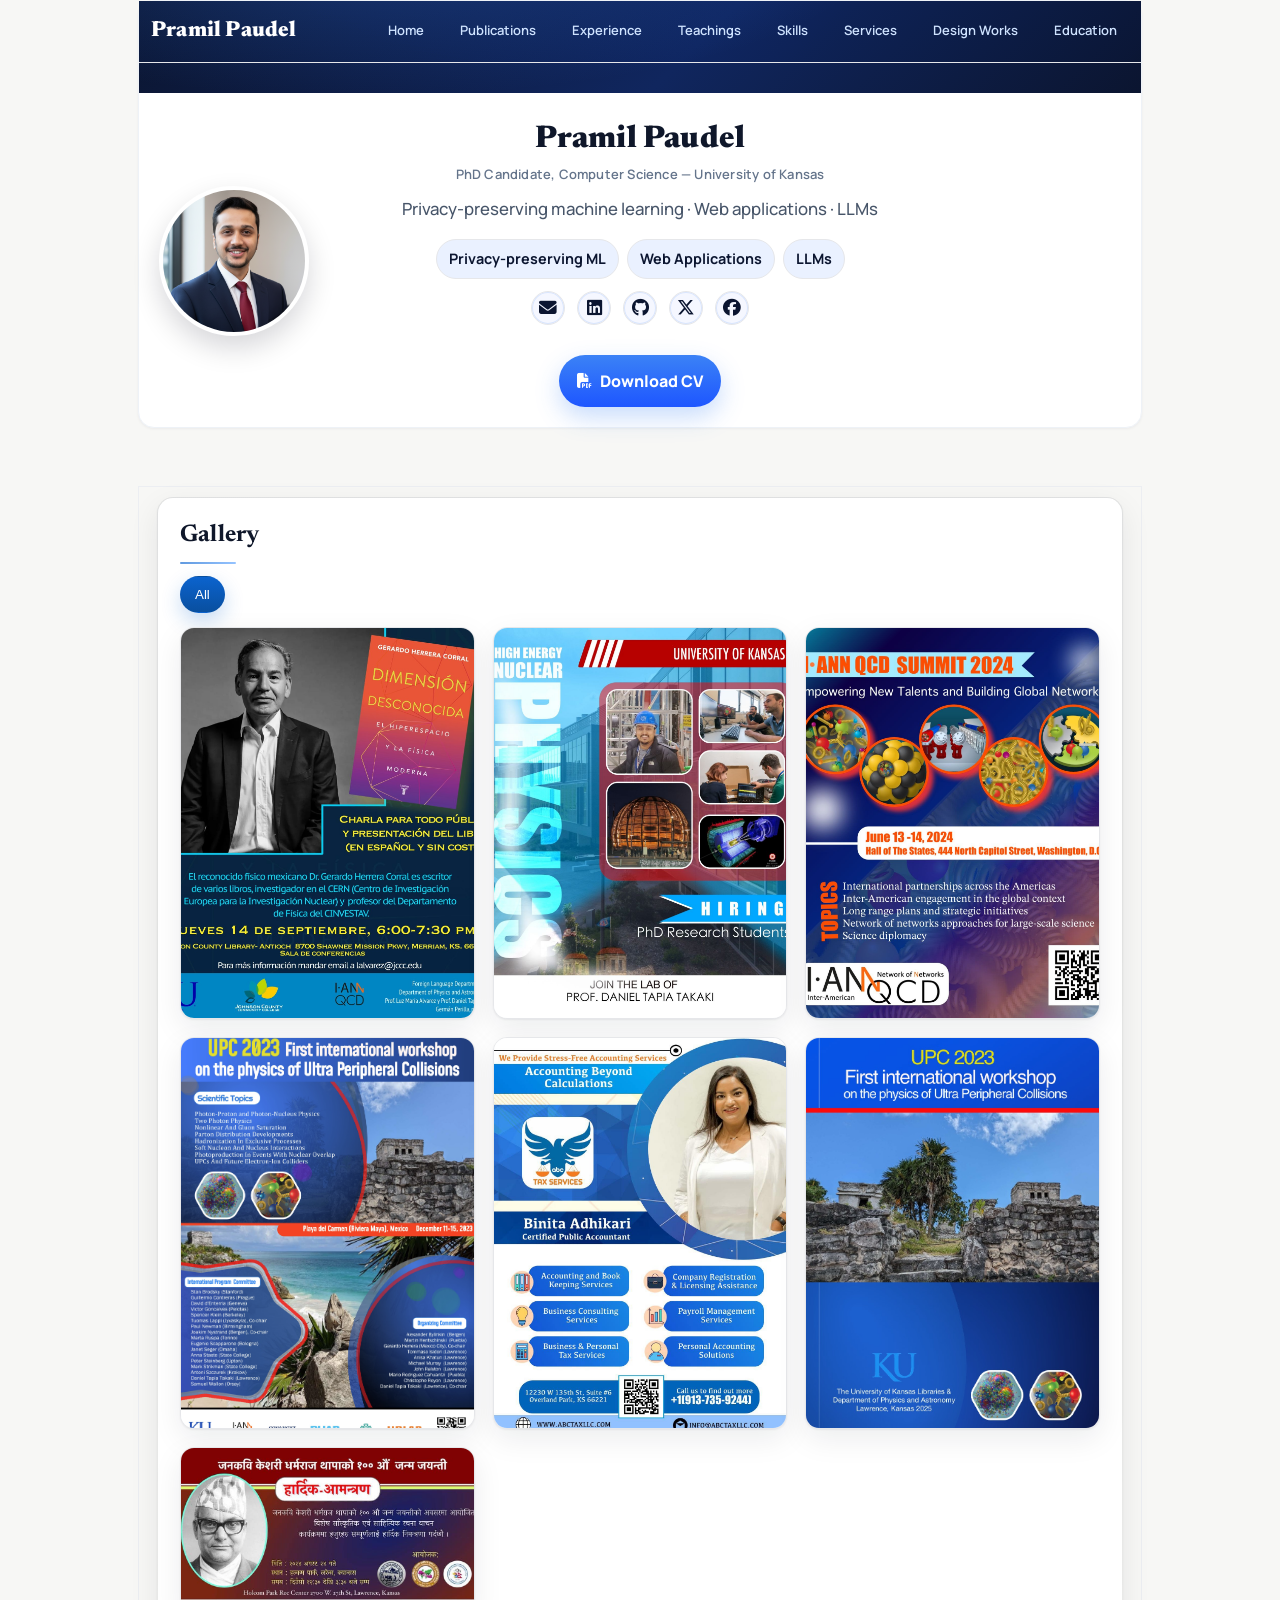
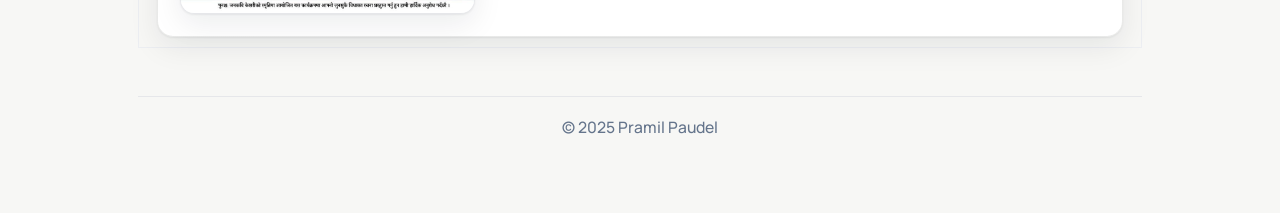
==== commit abe71e3f: "Mobile view added" ====
--- a/design.html
+++ b/design.html
@@ -175,19 +175,47 @@
     })();
   </script>
 
-  <!-- Header Loader -->
   <script>
     fetch("header.html")
       .then(res => res.text())
-      .then(html => { document.getElementById("header").innerHTML = html; })
-      .then(() => {
-        document.addEventListener('click', e => {
-          if (e.target.matches('.nav-toggle')) {
-            e.target.classList.toggle('active');
-            const tabs = document.getElementById('primary-tabs');
-            if (tabs) tabs.classList.toggle('show');
-          }
-        });
+      .then(html => {
+        const mount = document.getElementById("header");
+        mount.innerHTML = html;
+
+        // Scope to the inserted header to avoid collisions
+        const header = mount.querySelector('.site-header');
+        const toggle = header?.querySelector('.nav-toggle');
+        const tabs   = header?.querySelector('#primary-tabs');
+
+        if (!toggle || !tabs) return;
+
+        // Ensure ARIA is present
+        toggle.setAttribute('type', 'button');
+        toggle.setAttribute('aria-controls', 'primary-tabs');
+        toggle.setAttribute('aria-expanded', 'false');
+
+        // Use a single class name that your CSS recognizes
+        const openMenu  = () => { tabs.classList.add('open');  toggle.setAttribute('aria-expanded','true');  };
+        const closeMenu = () => { tabs.classList.remove('open'); toggle.setAttribute('aria-expanded','false'); };
+
+        toggle.addEventListener('click', (e) => {
+          e.stopPropagation();
+          const isOpen = tabs.classList.toggle('open');
+          toggle.setAttribute('aria-expanded', String(isOpen));
+        });
+
+        // Close when clicking outside the header
+        document.addEventListener('click', (e) => {
+          if (!header.contains(e.target)) closeMenu();
+        });
+
+        // Close on Escape
+        document.addEventListener('keydown', (e) => {
+          if (e.key === 'Escape') closeMenu();
+        });
+
+        // Close after choosing a link
+        tabs.querySelectorAll('a').forEach(a => a.addEventListener('click', closeMenu));
       });
   </script>
 </body>
--- a/styles.css
+++ b/styles.css
@@ -200,6 +200,81 @@
   border-bottom:1px solid var(--line); padding-bottom:14px; margin-bottom:28px;
   backdrop-filter:saturate(1.05);
 }
+
+/* Header shell so the dropdown can anchor under it */
+.site-header .banner {
+  position: relative; /* needed for the absolute dropdown on mobile */
+}
+
+/* Base nav layout (desktop) */
+.nav {
+  display: flex;
+  align-items: center;
+  justify-content: space-between;
+  gap: 1rem;
+}
+
+.nav .site-title {
+  font-weight: 700;
+}
+
+/* Tabs (desktop) */
+.nav .tabs {
+  display: flex;
+  gap: 0.75rem;
+}
+
+.nav .tab {
+  display: inline-block;
+  padding: 0.5rem 0.75rem;
+  text-decoration: none;
+}
+
+/* Hamburger button (hidden on desktop) */
+.nav-toggle {
+  display: none;
+  background: transparent;
+  border: 0;
+  font-size: 1.5rem;
+  line-height: 1;
+  padding: 0.25rem 0.5rem;
+  cursor: pointer;
+}
+
+/* --- Mobile tweaks --- */
+@media (max-width: 768px) {
+  .nav-toggle {
+    display: inline-flex;
+    align-items: center;
+    justify-content: center;
+  }
+
+  /* Collapse the tab list by default on mobile */
+  .nav .tabs {
+    position: absolute;
+    right: 1rem;
+    top: calc(100% + 0.5rem);
+    display: none;               /* hidden until opened */
+    flex-direction: column;
+    min-width: 220px;
+    padding: 0.5rem;
+    border-radius: 0.75rem;
+    box-shadow: 0 8px 24px rgba(0,0,0,0.18);
+
+    /* match your dark banner; tweak as you like */
+    background: #111;
+  }
+
+  /* Visible state when toggled */
+  .nav .tabs.open {
+    display: flex;
+  }
+
+  /* Make touch targets comfy */
+  .nav .tab {
+    padding: 0.75rem 1rem;
+  }
+}
 .site-title{
   font:700 clamp(20px,1.2rem + .2vw,26px)/1 "Newsreader", serif;
   letter-spacing:.2px; font-variation-settings:"opsz" 24;
@@ -470,4 +545,5 @@
     linear-gradient(90deg, rgba(0,0,0,0.04) 1px, transparent 1px),
     linear-gradient(0deg, rgba(0,0,0,0.04) 1px, transparent 1px);
   background-size: 32px 32px;
-}+}
+body.nav-open { overflow: hidden; }
--- a/header.css
+++ b/header.css
@@ -214,3 +214,56 @@
   }
   .profile::after{ display: none; }    /* no need for the spacer on mobile */
 }
+/* Keep header above page content */
+.site-header {
+  position: sticky;   /* or fixed, if you prefer */
+  top: 0;
+  z-index: 10000;     /* higher than anything in main content */
+}
+
+/* Ensure the banner/nav forms a stacking context above hero */
+.site-header .banner,
+.site-header .nav {
+  position: relative;
+  z-index: 10001;
+}
+
+/* Mobile dropdown needs the highest z-index so it can be clicked */
+@media (max-width: 768px) {
+  .nav { position: relative; }           /* anchor absolute dropdown */
+  .nav-toggle { position: relative; z-index: 10002; }
+
+  .nav .tabs {
+    position: absolute;
+    right: 1rem;
+    top: calc(100% + 0.5rem);
+    display: none;                       /* hidden by default; JS adds .open */
+    flex-direction: column;
+    min-width: 220px;
+    padding: 0.5rem;
+    border-radius: 0.75rem;
+    background: #111;
+    box-shadow: 0 8px 24px rgba(0,0,0,0.18);
+    z-index: 10002;                      /* above hero */
+    pointer-events: auto;                /* ensure clicks hit menu */
+  }
+  .nav .tabs.open { display: flex !important; }
+}
+
+/* Make sure header wrapper doesn't clip the dropdown */
+.site-header .header-card,
+.site-header .container,
+.site-header .banner {
+  overflow: visible !important;
+}
+
+/* SAFETY: keep main content below header in the stack */
+.band, .hero, .page-bg, .inner, main, header ~ * {
+  position: relative;
+  z-index: 0;           /* lower than header */
+}
+
+/* If any hero element had a high z-index, neutralize it */
+.hero, .page-bg {
+  z-index: 1;           /* still below header's 10000+ */
+}
